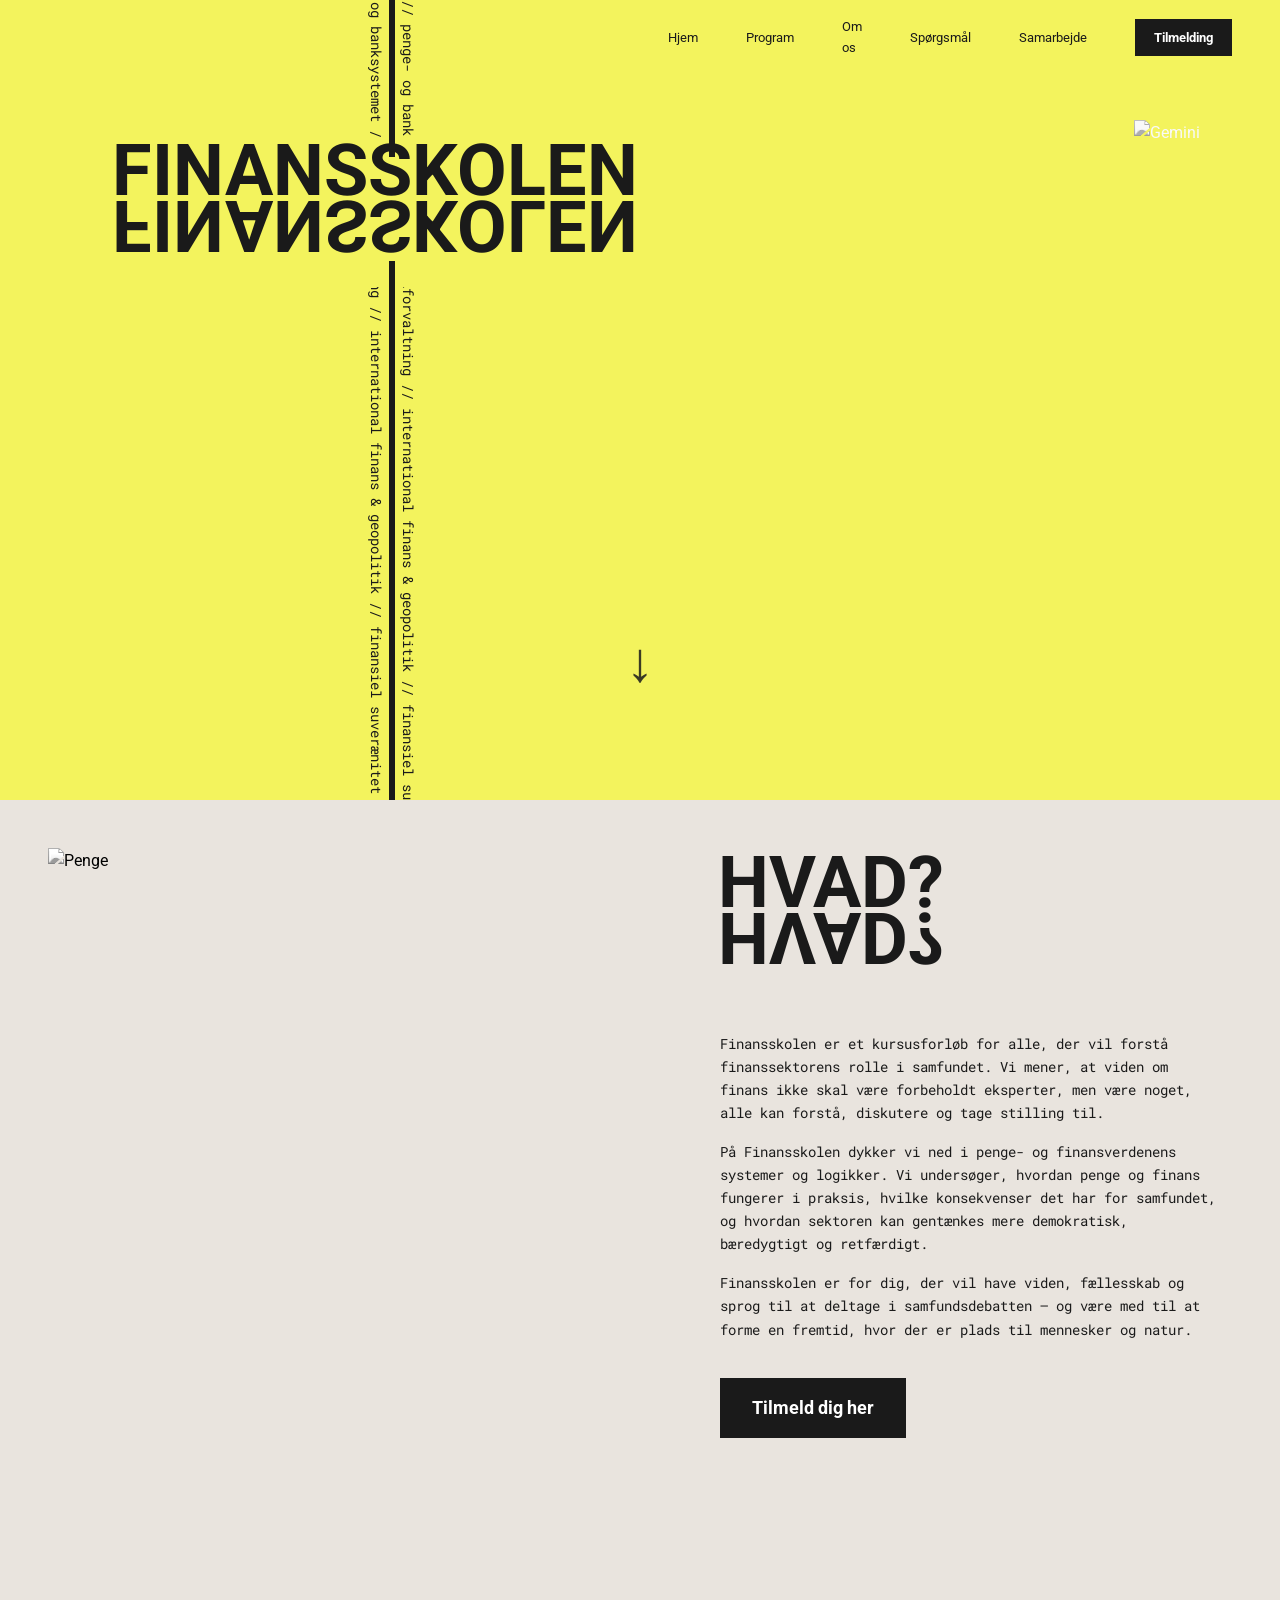
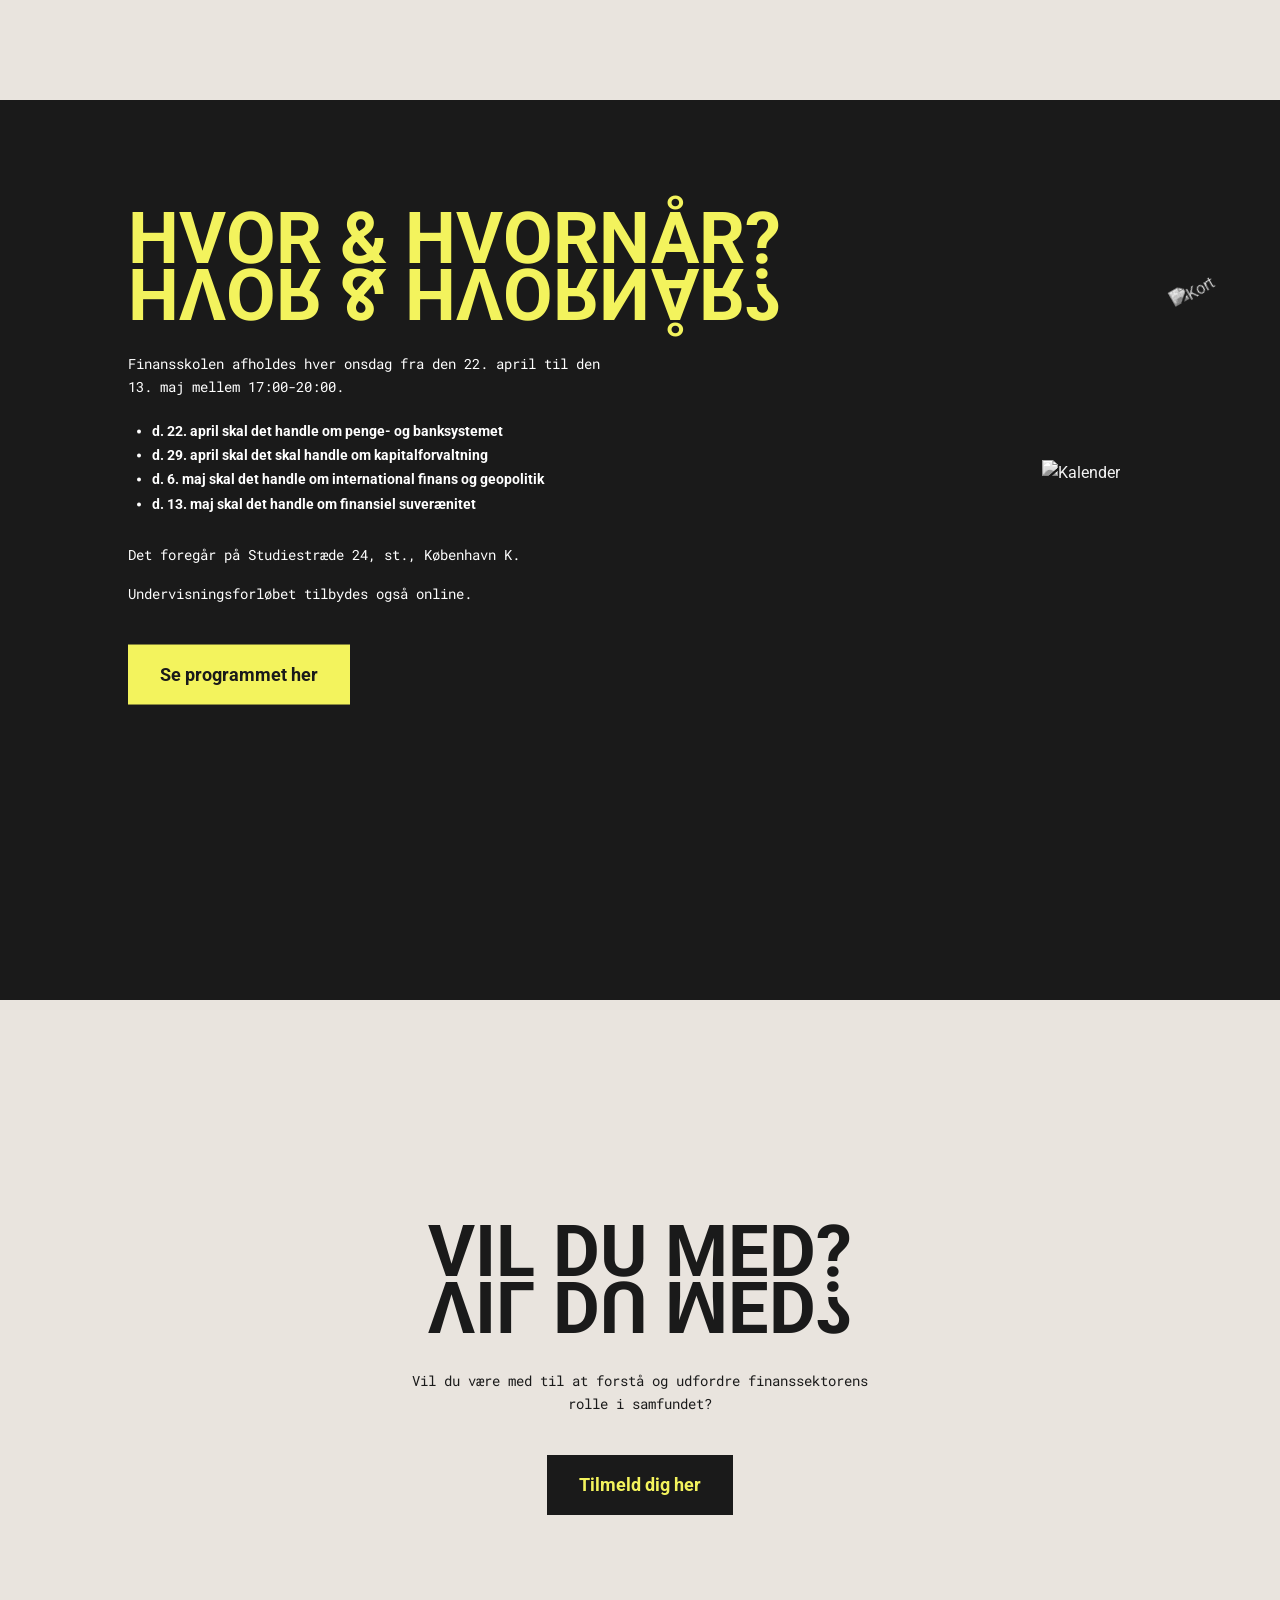
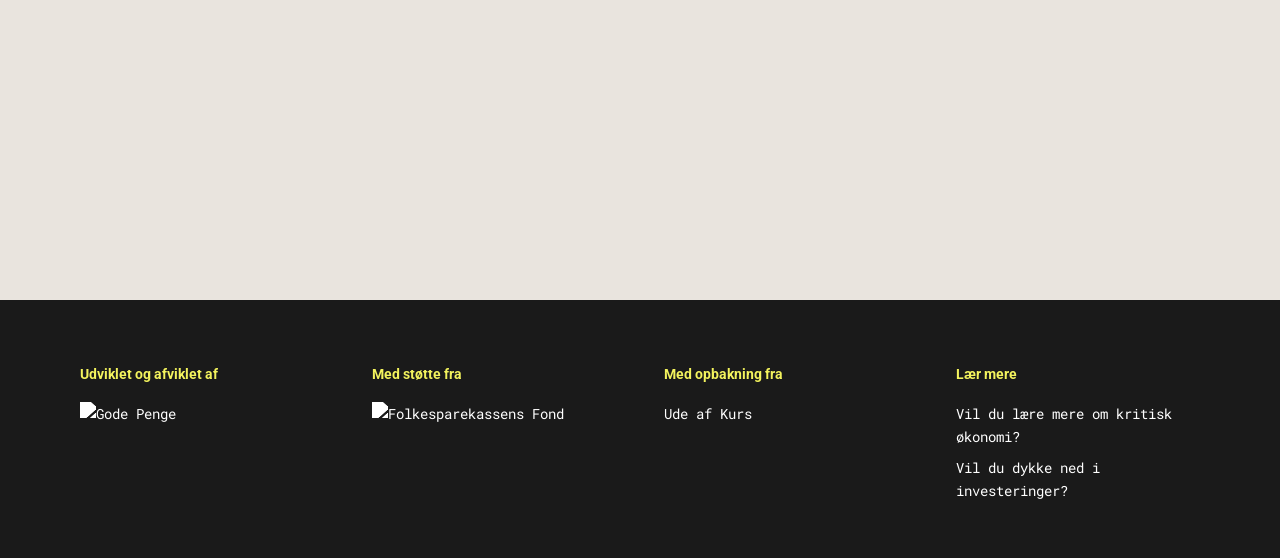
==== index.html @ 6c28738e "Remove footer links, add pink focus on samarbejd form, fix mobile nav sizing - Remove Føljeton and R" ====
<!DOCTYPE html>
<html lang="da">
<head>
    <meta charset="UTF-8">
    <meta name="viewport" content="width=device-width, initial-scale=1.0">
    <title>Finansskolen</title>
    <link rel="preconnect" href="https://fonts.googleapis.com">
    <link rel="preconnect" href="https://fonts.gstatic.com" crossorigin>
    <link href="https://fonts.googleapis.com/css2?family=Roboto:wght@400;700&family=Roboto+Mono&display=swap" rel="stylesheet">
    <link rel="icon" type="image/png" href="images/fs-logo.png">
    <link rel="stylesheet" href="css/style.css">
</head>
<body class="index-page">

    <header>
        <nav>
            <a href="index.html">Hjem</a>
            <a href="program.html">Program</a>
            <a href="omos.html">Om os</a>
            <a href="faq.html">Spørgsmål</a>
            <a href="samarbejd.html">Samarbejde</a>
            <a href="tilmelding.html" class="nav-button">Tilmelding</a>
        </nav>
    </header>

    <div class="block block-1">
            <div class="vertical-line vertical-line-top"></div>
            <div class="vertical-line vertical-line-bottom"></div>
            <div class="scrolling-text scrolling-text-right">
                // penge- og banksystemet // kapitalforvaltning // international finans & geopolitik // finansiel suverænitet // penge- og banksystemet // kapitalforvaltning // international finans & geopolitik // finansiel suverænitet // penge- og banksystemet // kapitalforvaltning // international finans & geopolitik // finansiel suverænitet // penge- og banksystemet // kapitalforvaltning // international finans & geopolitik // finansiel suverænitet //
            </div>
            <div class="scrolling-text scrolling-text-left">
                penge- og banksystemet // kapitalforvaltning // international finans & geopolitik // finansiel suverænitet // penge- og banksystemet // kapitalforvaltning // international finans & geopolitik // finansiel suverænitet // penge- og banksystemet // kapitalforvaltning // international finans & geopolitik // finansiel suverænitet // penge- og banksystemet // kapitalforvaltning // international finans & geopolitik // finansiel suverænitet //
            </div>
            <div class="background-box"></div>
            <div class="title-container">
                <h1 class="block-1-title">FINANSSKOLEN</h1>
                <h1 class="block-1-title title-mirrored">FINANSSKOLEN</h1>
            </div>
            <img src="images/books.png" alt="Books" class="brain-image">
            <img src="images/læser.png" alt="Gemini" class="gemini-image">
            <div class="scroll-arrow">&#8595;</div>
        </div>

        <div class="block block-2">
        <div class="vertical-line-block-2"></div>
        <img src="images/penge3.png" alt="Penge" class="penge-image">
        <div class="block-2-content">
            <div class="block-2-title-container">
                <h1 class="block-2-title">HVAD?</h1>
                <h1 class="block-2-title title-mirrored">HVAD?</h1>
            </div>
            <div class="block-2-description">
                <p>Finansskolen er et kursusforløb for alle, der vil forstå finanssektorens rolle i samfundet. Vi mener, at viden om finans ikke skal være forbeholdt eksperter, men være noget, alle kan forstå, diskutere og tage stilling til.</p>
                <p>På Finansskolen dykker vi ned i penge- og finansverdenens systemer og logikker. Vi undersøger, hvordan penge og finans fungerer i praksis, hvilke konsekvenser det har for samfundet, og hvordan sektoren kan gentænkes mere demokratisk, bæredygtigt og retfærdigt.</p>
                <p>Finansskolen er for dig, der vil have viden, fællesskab og sprog til at deltage i samfundsdebatten – og være med til at forme en fremtid, hvor der er plads til mennesker og natur.</p>
            </div>
        </div>
        <a href="tilmelding.html" class="block-2-button">Tilmeld dig her</a>
    </div>

    <div class="block block-3 block-3-hvor">
        <div class="vertical-line-block-3"></div>
        <img src="images/kalender.png" alt="Kalender" class="kalender-image">
        <img src="images/kort.png" alt="Kort" class="kort-image">
        <div class="block-3-content">
            <div class="block-3-title-container">
                <h1 class="block-3-title">HVOR & HVORNÅR?</h1>
                <h1 class="block-3-title title-mirrored">HVOR & HVORNÅR?</h1>
            </div>
            <div class="block-3-description">
                <p>Finansskolen afholdes hver onsdag fra den 22. april til den 13. maj mellem 17:00-20:00.</p>
                <ul class="block-3-dates">
                    <li>d. 22. april skal det handle om penge- og banksystemet</li>
                    <li>d. 29. april skal det skal handle om kapitalforvaltning</li>
                    <li>d. 6. maj skal det handle om international finans og geopolitik</li>
                    <li>d. 13. maj skal det handle om finansiel suverænitet</li>
                </ul>
                <p>Det foregår på Studiestræde 24, st., København K.</p>
                <p>Undervisningsforløbet tilbydes også online.</p>
                <a href="program.html" class="program-link">Se programmet her</a>
            </div>
        </div>
    </div>

    <div class="block block-4 block-4-vildumed">
        <div class="block-4-content">
            <div class="block-4-title-container">
                <h1 class="block-4-title">VIL DU MED?</h1>
                <h1 class="block-4-title title-mirrored">VIL DU MED?</h1>
            </div>
            <div class="block-4-description">
                <p>Vil du være med til at forstå og udfordre finanssektorens rolle i samfundet?</p>
                <a href="tilmelding.html" class="block-4-button">Tilmeld dig her</a>
            </div>
        </div>
    </div>

    <footer class="site-footer">
        <div class="footer-content">
            <div class="footer-info">
                <div class="footer-section">
                    <h4>Udviklet og afviklet af</h4>
                    <a href="https://godepenge.dk" target="_blank"><img src="images/godepenge copy.png" alt="Gode Penge" class="footer-logo"></a>
                </div>
                <div class="footer-section">
                    <h4>Med støtte fra</h4>
                    <a href="#"><img src="images/FS-Fond-logo.png" alt="Folkesparekassens Fond" class="footer-logo"></a>
                </div>
                <div class="footer-section">
                    <h4>Med opbakning fra</h4>
                    <a href="#">Ude af Kurs</a>
                </div>
                <div class="footer-section">
                    <h4>Lær mere</h4>
                    <a href="#">Vil du lære mere om kritisk økonomi?</a>
                    <a href="#">Vil du dykke ned i investeringer?</a>
                </div>
            </div>
        </div>
    </footer>

    <script src="js/script.js"></script>
</body>
</html>
---- css/style.css ----
/* General Styles */
* {
    margin: 0;
    padding: 0;
    box-sizing: border-box;
}

body {
    font-family: 'Roboto', sans-serif;
    line-height: 1.6;
    color: #333;
}

/* Custom Scrollbar */
::-webkit-scrollbar {
    width: 12px;
}

::-webkit-scrollbar-track {
    background: #E9E4DE;
}

::-webkit-scrollbar-thumb {
    background: #1A1A1A;
    border-radius: 0;
}

::-webkit-scrollbar-thumb:hover {
    background: #000;
}

/* Firefox */
* {
    scrollbar-width: thin;
    scrollbar-color: #1A1A1A #E9E4DE;
}

/* Header */
header {
    background-color: #F35D60;
    color: #fff;
    padding: 1rem 3rem;
    display: flex;
    justify-content: flex-end;
    align-items: center;
    position: absolute;
    top: 0;
    z-index: 100;
    width: 50%;
    margin-left: auto;
    right: 0;
}

header nav {
    display: flex;
    gap: 3rem;
    align-items: center;
}

header nav a {
    color: #fff;
    text-decoration: none;
    font-size: 0.83rem;
    font-family: 'Roboto', sans-serif;
}

header nav a:hover {
    text-decoration: underline;
}

header nav .nav-button {
    background-color: #1A1A1A;
    color: #fff;
    padding: 0.5rem 1.2rem;
    border-radius: 0;
    font-weight: 700;
    margin-left: auto;
}

header nav .nav-button:hover {
    text-decoration: none;
    opacity: 0.9;
}

/* Blocks */
.block {
    position: relative;
    padding: 7.5rem 5rem;
    text-align: center;
    min-height: 750px;
    display: flex;
    flex-direction: column;
    justify-content: center;
    align-items: center;
}

.scroll-arrow-container {
    position: absolute;
    bottom: 12rem;
    left: 50%;
    transform: translateX(-50%);
    display: flex;
    flex-direction: column;
    align-items: center;
    z-index: 20;
    animation: bounce-container 2s ease infinite;
}

@keyframes bounce-container {
    0%, 20%, 50%, 80%, 100% {
        transform: translateX(-50%) translateY(0);
    }
    40% {
        transform: translateX(-50%) translateY(-10px);
    }
    60% {
        transform: translateX(-50%) translateY(-5px);
    }
}

.scroll-button {
    font-family: 'Roboto', sans-serif;
    font-size: 0.85rem;
    font-weight: 700;
    color: #fff;
    background-color: #1A1A1A;
    padding: 0.5rem 1.2rem;
    text-decoration: none;
    margin-bottom: 0.5rem;
}

.scroll-button:hover {
    opacity: 0.9;
}

.scroll-arrow-container .scroll-arrow {
    position: static;
    transform: none;
    animation: none;
}

.scroll-arrow {
    position: absolute;
    bottom: 12rem;
    left: 50%;
    transform: translateX(-50%);
    font-size: 3.5rem;
    color: #1A1A1A;
    opacity: 0.85;
    animation: bounce 2s ease infinite;
    z-index: 20;
    cursor: pointer;
    font-weight: bold;
}

@keyframes bounce {
    0%, 20%, 50%, 80%, 100% {
        transform: translateX(-50%) translateY(0);
    }
    40% {
        transform: translateX(-50%) translateY(-10px);
    }
    60% {
        transform: translateX(-50%) translateY(-5px);
    }
}

/* Index page blocks - fixed viewport height for magnetic scroll */
.index-page .block {
    height: 100vh;
    min-height: 850px;
}

.index-page .vertical-line-block-2,
.index-page .vertical-line-block-3 {
    display: none;
}

.index-page .penge-image {
    margin-top: -4.5rem;
    margin-left: -2rem;
    max-width: 700px;
    max-height: 700px;
}

.index-page .block-2-content {
    margin-top: -4rem;
}

.index-page .block-2-title-container {
    margin-right: 15rem;
}

.index-page .block-2-description {
    top: calc(50% - 5.5rem);
    right: calc(24.5rem - 500px + 10.5rem);
    max-width: 500px;
}

.index-page .block-2-button {
    position: absolute;
    top: calc(50% + 8rem);
    right: 35rem;
    transform: translateX(100%);
    background-color: #1A1A1A;
    color: #fff;
    font-family: 'Roboto', sans-serif;
    font-size: 1.1rem;
    font-weight: 700;
    padding: 1rem 2rem;
    text-decoration: none;
    z-index: 50;
    transition: background-color 0.2s;
}

.index-page .block-2-button:hover {
    background-color: #333;
}

.index-page .block-3 {
    background-color: #1A1A1A;
    color: #F3F35D;
}

.index-page .block-3-content {
    top: 38%;
    transform: translateY(-50%);
    left: 8rem;
}

.index-page .block-3 .block-3-title {
    color: #F3F35D;
}

.index-page .block-3 .block-3-description p {
    color: #fff;
}

.index-page .marie-image {
    top: 2.5%;
    max-width: 850px;
    max-height: 850px;
}

.index-page .block-3-description {
    margin-top: 2rem;
    max-width: 500px;
}

.index-page .block-3-description a {
    color: #fff;
    font-family: 'Roboto', sans-serif;
    font-weight: 700;
    text-decoration: none;
    display: inline-block;
    margin-top: 0.5rem;
}

.index-page .block-3-description a:hover {
    text-decoration: underline;
}

.index-page .block-1 .vertical-line {
    background-color: #1A1A1A;
}

.index-page .block-1 .scrolling-text {
    color: #1A1A1A;
}

.index-page .block-1 .block-1-title {
    color: #1A1A1A;
}

.index-page .block-1 {
    background-color: #F3F35D;
    padding-bottom: 4rem;
}

.index-page .block-1::before {
    background-color: #F3F35D;
}

.index-page .block-1 .background-box {
    background-color: #F3F35D;
}

.index-page header {
    background-color: #F3F35D;
    color: #1A1A1A;
}

.index-page header nav a {
    color: #1A1A1A;
}

.index-page header nav .nav-button {
    background-color: #1A1A1A;
    color: #fff;
}

.block h2 {
    font-size: 5rem;
    margin-bottom: 2.5rem;
}

.block-1 {
    background-color: #F35D60;
    color: #fff;
    flex-direction: row;
    justify-content: space-between;
    align-items: flex-start;
    position: relative;
    height: 850px;
    padding-bottom: 0;
    overflow: hidden;
}

.block-1::before {
    content: '';
    position: absolute;
    top: calc(-1rem - 2.4rem);
    left: 0;
    right: 0;
    height: calc(1rem + 2.4rem);
    background-color: #F35D60;
    z-index: -1;
}

.vertical-line {
    position: absolute;
    left: 24.3rem;
    width: 6px;
    background-color: #fff;
}

.vertical-line-top {
    top: calc(-1rem - 2.4rem);
    height: calc(21% - 2rem + 1rem + 2.4rem);
}

.vertical-line-bottom {
    bottom: 0;
    height: calc(79% - 4.5rem);
}

.title-container {
    display: flex;
    flex-direction: column;
    gap: 0;
    margin-left: 2rem;
    margin-top: 1.5rem;
}

.program-title {
    margin-left: 3.22rem;
}

.program-block-1 {
    background-color: #E9E4DE;
    color: #1A1A1A;
    height: 850px;
}

.program-block-1::before {
    background-color: #E9E4DE;
}

.program-block-1 .vertical-line {
    background-color: #1A1A1A;
}

.program-block-1 .vertical-line-top {
    top: calc(-1rem - 2.4rem);
    height: calc(21% - 2rem + 1rem + 2.4rem);
}

.program-block-1 .vertical-line-bottom {
    height: calc(79% - 4.5rem);
}

.program-block-1 .scrolling-text {
    color: #1A1A1A;
}

.program-page header {
    background-color: #E9E4DE;
    color: #1A1A1A;
}

.program-page header nav a {
    color: #1A1A1A;
}

.program-page header nav .nav-button {
    background-color: #1A1A1A;
    color: #fff;
}

.program-page .background-box {
    background-color: #E9E4DE;
    top: 23.5%;
}

.program-page .block-2 {
    background-color: #1A1A1A;
    color: #fff;
}

.program-page .block-2 .block-2-title {
    color: #F35D8D;
}

.program-page .block-2 .block-2-description p {
    color: #fff;
}

.program-page .block-2 .block-2-description a,
.program-page .block-2 .block-2-description strong {
    color: #F35D8D;
}

.program-page .block-2 .penge-image {
    margin-top: -2rem;
    filter: grayscale(100%) contrast(1.1);
}

.program-page .block-2 .seddel-image {
    top: 19rem;
}

.program-page .block-2 .block-2-content {
    margin-top: -3rem;
}

.program-page .block-2 .block-2-description {
    max-width: 450px;
}

.program-page .vertical-line-block-2 {
    display: none;
}

.program-page .vertical-line-block-3 {
    display: none;
}

.program-page .block-3 {
    background-color: #1A1A1A;
    color: #fff;
    flex-direction: row;
    justify-content: flex-end;
    align-items: flex-start;
}

.program-page .block-3 .block-2-title {
    color: #F35D8D;
}

.program-page .block-3 .block-2-description p {
    color: #fff;
}

.program-page .block-3 .penge-image {
    margin-top: -5rem;
    margin-left: -3rem;
    transform: rotate(-3deg);
}

.program-page .block-3 .larry-image {
    position: absolute;
    left: 8rem;
    top: 12rem;
    max-width: 800px;
    max-height: 800px;
    filter: grayscale(100%) contrast(1.1) brightness(1.2) url("data:image/svg+xml,%3Csvg xmlns='http://www.w3.org/2000/svg'%3E%3Cfilter id='grain'%3E%3CfeTurbulence type='fractalNoise' baseFrequency='0.7' numOctaves='3' result='noise'/%3E%3CfeColorMatrix in='noise' type='saturate' values='0' result='monoNoise'/%3E%3CfeBlend in='SourceGraphic' in2='monoNoise' mode='multiply' result='blend'/%3E%3CfeComposite in='blend' in2='SourceGraphic' operator='in'/%3E%3C/filter%3E%3C/svg%3E#grain");
    z-index: 4;
}

.program-page .block-3 .seddel-image {
    top: 19rem;
}

.program-page .block-3 .block-2-content {
    margin-top: -3rem;
}

.program-page .block-3 .block-2-description {
    max-width: 450px;
}

.program-red-box-block-3,
.program-red-box-block-2 {
    display: none;
}

.program-page .block-2-title-container {
    position: relative;
    z-index: 2;
}

.program-page .block-2 .block-2-description {
    margin-top: 1rem;
}

.program-page .block-3 .block-2-description {
    margin-top: 2.5rem;
}

.program-page .block-2-description a,
.program-page .block-4-description a {
    color: #F35D8D;
    font-family: 'Roboto', sans-serif;
    font-weight: bold;
    text-decoration: none;
}

.program-page .block-2-description strong,
.program-page .block-4-description strong {
    color: #F35D8D;
    font-family: 'Roboto', sans-serif;
    font-weight: bold;
}

.program-page .block-4-content-left {
    margin-top: 2rem;
}

.block-1-title {
    font-size: 4.5rem;
    font-weight: bold;
    margin: 0;
    line-height: 0.75;
}

.title-mirrored {
    transform: scaleY(-1);
}

.gemini-container {
    display: flex;
    flex-direction: column;
}

.brain-image {
    position: absolute;
    max-width: 675px;
    max-height: 675px;
    filter: grayscale(100%) brightness(1.7) contrast(0.95) url("data:image/svg+xml,%3Csvg xmlns='http://www.w3.org/2000/svg'%3E%3Cfilter id='grain'%3E%3CfeTurbulence type='fractalNoise' baseFrequency='0.7' numOctaves='3' result='noise'/%3E%3CfeColorMatrix in='noise' type='saturate' values='0' result='monoNoise'/%3E%3CfeBlend in='SourceGraphic' in2='monoNoise' mode='multiply' result='blend'/%3E%3CfeComposite in='blend' in2='SourceGraphic' operator='in'/%3E%3C/filter%3E%3C/svg%3E#grain");
    z-index: 4;
    right: -10rem;
    top: 65%;
    transform: translateY(-50%);
}

.gemini-image {
    max-width: 750px;
    max-height: 750px;
    filter: grayscale(100%) brightness(1.2) contrast(0.95);
    position: relative;
    z-index: 5;
}

.program-image {
    max-width: 550px;
    max-height: 550px;
    margin-top: 6rem;
}

.gemini-mirrored {
    transform: scaleY(-1);
}

.block-2 {
    background-color: #E9E4DE;
    color: #1A1A1A;
    position: relative;
    z-index: 20;
    margin-top: -100px;
    flex-direction: row;
    justify-content: flex-end;
    align-items: flex-start;
    min-height: 900px;
}

.vertical-line-block-2 {
    position: absolute;
    right: 29rem;
    width: 6px;
    background-color: #F35D60;
    top: 0;
    bottom: 0;
}

.block-2-content {
    display: flex;
    flex-direction: column;
    align-items: flex-end;
    margin-right: 1rem;
    margin-top: 3rem;
}

.block-2-title-container {
    display: flex;
    flex-direction: column;
    gap: 0;
}

.block-2-title {
    font-size: 4.5rem;
    font-weight: bold;
    margin: 0;
    line-height: 0.75;
    font-family: 'Roboto', sans-serif;
}

.program-page .block-2-description p.kursusgang-subtitle {
    font-family: 'Roboto', sans-serif;
    font-weight: 700;
    font-size: 1.3rem;
    color: #fff;
    margin-bottom: 1rem;
}

.program-page .block-4-description p.kursusgang-subtitle {
    font-family: 'Roboto', sans-serif;
    font-weight: 700;
    font-size: 1.3rem;
    color: #F35D8D;
    margin-bottom: 1rem;
}

.block-2-description {
    margin-top: 2rem;
    max-width: 280px;
    position: absolute;
    right: calc(24.5rem - 280px - 2rem);
    top: calc(50% + 3rem);
    transform: translateY(-50%);
}

.block-2-description p {
    font-family: 'Roboto Mono', monospace;
    font-size: 0.9rem;
    line-height: 1.6;
    margin-bottom: 1rem;
    text-align: left;
}

.penge-image {
    max-width: 600px;
    max-height: 600px;
    filter: grayscale(100%) contrast(1.4);
    position: relative;
    z-index: 5;
    margin-right: auto;
    margin-left: 3rem;
    margin-top: 4rem;
}

.seddel-image {
    position: absolute;
    z-index: 6;
    left: 8rem;
    top: 25rem;
    margin: 0;
}

.block-3 {
    background-color: #F3F35D;
    color: #1A1A1A;
    position: relative;
    min-height: 900px;
}

.vertical-line-block-3 {
    position: absolute;
    left: 27.5rem;
    width: 6px;
    background-color: #F35D60;
    top: 0;
    bottom: 0;
}

.marie-image {
    max-width: 720px;
    max-height: 720px;
    filter: grayscale(100%) contrast(1.1);
    position: absolute;
    left: calc(24.3rem + 15rem);
    top: 15%;
    z-index: 5;
}

.block-3-content {
    display: flex;
    flex-direction: column;
    align-items: flex-start;
    position: absolute;
    left: 5rem;
    margin-top: 1rem;
}

.block-3-title-container {
    display: flex;
    flex-direction: column;
    gap: 0;
}

.block-3-title {
    font-size: 4.5rem;
    font-weight: bold;
    margin: 0;
    line-height: 0.75;
    font-family: 'Roboto', sans-serif;
}

.block-3-description {
    margin-top: 2rem;
    max-width: 280px;
}

.block-3-description p {
    font-family: 'Roboto Mono', monospace;
    font-size: 0.9rem;
    line-height: 1.6;
    margin-bottom: 1rem;
    text-align: left;
}

.block-3-dates {
    margin-top: 0.5rem;
    margin-bottom: 1.5rem;
    list-style-type: disc;
    padding-left: 1.5rem;
    text-align: left;
}

.index-page .block-3 .block-3-description .block-3-dates li {
    font-family: 'Roboto', sans-serif;
    font-weight: 700;
    color: #fff;
    margin-bottom: 0.25rem;
    line-height: 1.4;
    font-size: 0.9rem;
    font-variant-numeric: tabular-nums;
}

.block-4 {
    background-color: #E9E4DE;
    color: #1A1A1A;
    position: relative;
    min-height: 900px;
}

.block-4-content-left {
    display: flex;
    flex-direction: column;
    align-items: flex-start;
    position: absolute;
    left: 5rem;
    margin-top: -10rem;
}

.red-box-left {
    position: absolute;
    background-color: #F3F35D;
    width: 350px;
    height: 120px;
    top: 2rem;
    left: 0;
    z-index: 1;
}

.block-4-title-container {
    display: flex;
    flex-direction: column;
    gap: 0;
    position: relative;
    z-index: 2;
}

.block-4-title {
    font-size: 4.5rem;
    font-weight: bold;
    margin: 0;
    line-height: 0.75;
    font-family: 'Roboto', sans-serif;
}

.block-4-description {
    margin-top: 2rem;
    max-width: 380px;
}

.block-4-description p {
    font-family: 'Roboto Mono', monospace;
    font-size: 0.9rem;
    line-height: 1.6;
    margin-bottom: 1rem;
    text-align: left;
}

.block-4-description .price-text {
    font-weight: 400;
}

.block-4-content-right {
    display: flex;
    flex-direction: column;
    align-items: flex-end;
    position: absolute;
    right: 5rem;
    margin-top: -10rem;
}

.red-box-right {
    position: absolute;
    background-color: #F3F35D;
    width: 250px;
    height: 120px;
    top: 2rem;
    right: 0;
    z-index: 1;
}

.block-4-title-container-right {
    display: flex;
    flex-direction: column;
    gap: 0;
    position: relative;
    z-index: 2;
}

.block-4-title-right {
    font-size: 4.5rem;
    font-weight: bold;
    margin: 0;
    line-height: 0.75;
    font-family: 'Roboto', sans-serif;
}

.block-4-description-right {
    margin-top: 2rem;
    max-width: 380px;
}

.block-4-description-right p {
    font-family: 'Roboto Mono', monospace;
    font-size: 0.9rem;
    line-height: 1.6;
    margin-bottom: 1rem;
    text-align: left;
}

/* Block 4 - Vil du med? (Index page) */
.index-page .block-4-vildumed {
    background-color: #E9E4DE;
    display: flex;
    justify-content: center;
    align-items: center;
    padding: 4rem;
}

.index-page .block-4-vildumed .block-4-content {
    display: flex;
    flex-direction: column;
    align-items: center;
    max-width: 480px;
    margin-top: -10rem;
}

.index-page .block-4-vildumed .block-4-title-container {
    margin-bottom: 0.25rem;
}

.index-page .block-4-vildumed .block-4-title {
    color: #1A1A1A;
}

.block-4-title .small-text {
    font-size: 0.5em;
}

.index-page .block-4-vildumed .block-4-description {
    max-width: 100%;
    text-align: center;
}

.index-page .block-4-vildumed .block-4-description p {
    text-align: center;
}

.index-page .block-4-vildumed .block-4-description strong {
    font-family: 'Roboto', sans-serif;
    font-weight: 700;
}

.index-page .block-4-vildumed .block-4-description ul {
    font-family: 'Roboto', sans-serif;
    font-size: 0.9rem;
    font-weight: 700;
    line-height: 1.6;
    margin-bottom: 1rem;
    padding-left: 1.5rem;
    text-align: left;
}

.index-page .block-4-vildumed .block-4-description li {
    margin-bottom: 0.5rem;
}

.index-page .block-4-vildumed .block-4-button {
    display: inline-block;
    background-color: #1A1A1A;
    color: #F3F35D;
    font-family: 'Roboto', sans-serif;
    font-size: 1.1rem;
    font-weight: 700;
    text-decoration: none;
    padding: 1rem 2rem;
    margin-top: 1.5rem;
    transition: background-color 0.2s;
}

.index-page .block-4-vildumed .block-4-button:hover {
    background-color: #333;
}

.block-5 {
    background-color: #E9E4DE;
    color: #1A1A1A;
}

/* Scrolling Text */
.scrolling-text {
    position: absolute;
    font-size: 0.9rem;
    white-space: nowrap;
    writing-mode: vertical-lr;
    z-index: 1;
    font-family: 'Roboto Mono', monospace;
}

.scrolling-text-right {
    left: calc(24.3rem + 0.5rem);
    top: 0;
    animation: scroll-down-right 60s linear infinite;
}

.scrolling-text-left {
    left: calc(24.3rem - 1.5rem);
    top: calc(-1rem - 2.4rem);
    animation: scroll-down-left 60s linear infinite;
}

@keyframes scroll-down-right {
    0% {
        transform: translateY(-16.66%);
    }
    100% {
        transform: translateY(0);
    }
}

@keyframes scroll-down-left {
    0% {
        transform: rotate(180deg) translateY(0);
    }
    100% {
        transform: rotate(180deg) translateY(16.66%);
    }
}

/* Background Box */
.background-box {
    position: absolute;
    background-color: #F35D60;
    width: 300px;
    height: 150px;
    left: 8rem;
    top: 23.5%;
    transform: translateY(-50%);
    z-index: 2;
}

.vertical-line {
    z-index: 3;
}

.title-container {
    z-index: 4;
}

/* Horizontal Scroll Navigation - Program Page Only */
.program-page .horizontal-scroll-container {
    height: 100vh;
    overflow: hidden;
}

.program-page .horizontal-scroll-wrapper {
    display: flex;
    flex-direction: row;
    height: 100vh;
    transition: transform 0.5s cubic-bezier(0.4, 0, 0.2, 1);
    will-change: transform;
    transform: translateZ(0);
}

.program-page .horizontal-scroll-container .block {
    min-width: 100vw;
    width: 100vw;
    flex-shrink: 0;
    min-height: 100vh;
    height: 100vh;
}

.program-page .horizontal-scroll-container .block-2 {
    position: relative;
    margin-top: 0;
    z-index: auto;
}

.program-page .horizontal-scroll-container .block-3 {
    position: relative;
}

.program-page .horizontal-scroll-container .block-4 {
    position: relative;
    overflow: hidden;
}

.program-page .block-4 .red-box-left {
    display: none;
}

.program-page .block-4 .block-4-description {
    margin-top: 1rem;
}

.program-page .block-4 {
    background-color: #1A1A1A;
    color: #fff;
}

.program-page .block-4 .block-4-title {
    color: #F35D8D;
}

.program-page .block-4 .block-4-description p {
    color: #fff;
}

.program-page .block-4 .block-4-description a,
.program-page .block-4 .block-4-description strong {
    color: #F35D8D;
}

.program-page .block-4 .globus-image {
    position: absolute;
    right: 2rem;
    top: 50%;
    transform: translateY(-50%);
    max-width: 700px;
    max-height: 700px;
    filter: grayscale(100%) contrast(1.1) brightness(1.2);
    z-index: 4;
}

.program-page .block-4 .kongekrone-image {
    position: absolute;
    right: -5rem;
    top: 50%;
    transform: translateY(-50%) rotate(10deg);
    max-width: 850px;
    max-height: 850px;
    filter: grayscale(100%) contrast(0.9) brightness(1.2);
    z-index: 4;
}

.program-page .horizontal-scroll-container .block-5 {
    position: relative;
}

.program-footer {
    display: none;
}

.program-intro-block {
    background-color: #E9E4DE;
    display: flex;
    flex-direction: row;
    align-items: center;
    gap: 4rem;
}

.intro-left {
    flex: 1;
    text-align: left;
}

.intro-right {
    flex: 1;
}

.program-intro-block .block-2-description {
    max-width: 400px;
    position: static;
    right: auto;
    top: auto;
    transform: none;
}

.program-intro-block .block-2-description p strong {
    color: #F35D8D;
}

.teacher-grid {
    display: flex;
    gap: 2rem;
    margin-top: 1.5rem;
}

.teacher-card {
    flex: 1;
    text-align: center;
}

.teacher-photo-placeholder {
    width: 120px;
    height: 180px;
    border-radius: 50%;
    background-color: #ccc;
    margin: 0 auto 1rem;
}

.teacher-photo {
    width: 158px;
    height: 230px;
    object-fit: contain;
    object-position: bottom;
    border-radius: 0;
    margin: 0 auto 1rem;
    display: block;
    filter: grayscale(100%) contrast(1.1);
}

.teacher-photo-large {
    width: 215px;
    height: 230px;
    object-position: center 40%;
}

.teacher-photo-xlarge {
    width: 230px;
    height: 230px;
}

.teacher-card p {
    font-family: 'Roboto Mono', monospace;
    font-size: 0.85rem;
    line-height: 1.4;
    margin-bottom: 0.25rem;
}

.teacher-card p strong {
    font-family: 'Roboto', sans-serif;
    font-size: 0.9rem;
}

.program-block-5 {
    background-color: #E9E4DE;
    display: flex;
    flex-direction: column;
    justify-content: center;
    align-items: center;
}

.scroll-top-arrow {
    position: absolute;
    top: 1.5rem;
    left: 1.5rem;
    display: flex;
    align-items: center;
    justify-content: center;
    text-decoration: none;
    color: #fff;
    background-color: #1A1A1A;
    width: 2.5rem;
    height: 2.5rem;
    cursor: pointer;
    z-index: 20;
    transition: background-color 0.2s;
}

.scroll-top-arrow:hover {
    background-color: #333;
}

.scroll-top-icon {
    font-size: 1.2rem;
    font-weight: bold;
}

.scroll-top-label {
    display: none;
}

.scroll-top-label {
    font-family: 'Roboto', sans-serif;
    font-size: 0.75rem;
    font-weight: 700;
    margin-top: 0.25rem;
}

.block-5-content {
    position: relative;
    display: flex;
    flex-direction: column;
    align-items: center;
    text-align: center;
}

.block-5-title-container {
    position: relative;
    z-index: 2;
    margin-bottom: 2rem;
    display: flex;
    flex-direction: column;
    gap: 0;
}

.block-5-title {
    font-family: 'Roboto', sans-serif;
    font-size: 5rem;
    font-weight: 700;
    color: #1A1A1A;
    line-height: 0.75;
    margin: 0;
}

.block-5-title.title-mirrored {
    color: #1A1A1A;
}

.block-5-description {
    max-width: 450px;
    margin-bottom: 2rem;
}

.block-5-description p {
    font-family: 'Roboto Mono', monospace;
    font-size: 0.9rem;
    line-height: 1.6;
    color: #1A1A1A;
}

.cta-button {
    display: inline-block;
    font-family: 'Roboto', sans-serif;
    font-size: 1.1rem;
    font-weight: 700;
    color: #1A1A1A;
    text-decoration: none;
    transition: transform 0.2s ease;
}

.cta-button:hover {
    transform: translateX(10px);
}

/* Tilmelding Page Styles */
.tilmelding-page header {
    background-color: #92F35D;
    color: #1A1A1A;
}

.tilmelding-page header nav a {
    color: #1A1A1A;
}

.tilmelding-page header nav .nav-button {
    background-color: #1A1A1A;
    color: #fff;
}

.tilmelding-block-1 {
    background-color: #92F35D;
    color: #1A1A1A;
    height: 850px;
}

.tilmelding-block-1::before {
    background-color: #92F35D;
}

.tilmelding-block-1 .vertical-line {
    background-color: #1A1A1A;
}

.tilmelding-block-1 .vertical-line-top {
    top: calc(-1rem - 2.4rem);
    height: calc(21% - 2rem + 1rem + 2.4rem);
}

.tilmelding-block-1 .vertical-line-bottom {
    height: calc(79% - 4.5rem);
}

.tilmelding-block-1 .scrolling-text {
    color: #1A1A1A;
}

.tilmelding-block-1 .background-box {
    background-color: #92F35D;
    top: 23.5%;
}

.tilmelding-title {
    margin-left: 3.3rem;
}

.tilmelding-block-2 {
    background-color: #E9E4DE;
    color: #1A1A1A;
    flex-direction: column;
    align-items: center;
    justify-content: flex-start;
    min-height: 800px;
    padding: 3.5rem 8rem 7.5rem 8rem;
}

.tilmelding-block-2 .tilmelding-form-title-container {
    margin-bottom: 2rem;
    align-items: flex-start;
    text-align: left;
    max-width: 1000px;
    width: 100%;
}

.tilmelding-columns {
    display: flex;
    gap: 2rem;
    max-width: 1000px;
    margin: 0 auto;
    justify-content: center;
}

.tilmelding-column {
    flex: 1;
    display: flex;
    flex-direction: column;
    align-items: flex-start;
    padding: 2rem;
    border: 2px solid #1A1A1A;
    transition: background-color 0.2s;
}

.tilmelding-column:hover {
    background-color: #92F35D;
}

h2.tilmelding-column-title {
    font-family: 'Roboto', sans-serif;
    font-size: 1.2rem;
    font-weight: 700;
    margin: 0 0 0.75rem 0;
    line-height: 1.2;
}

.tilmelding-column-price {
    font-family: 'Roboto', sans-serif;
    font-size: 1rem;
    font-weight: 700;
    margin: 0 0 1rem 0;
}

.tilmelding-column-description {
    font-family: 'Roboto Mono', monospace;
    font-size: 0.9rem;
    line-height: 1.6;
    margin-bottom: 3rem;
    text-align: left;
}

.tilmelding-column-button {
    display: inline-block;
    background-color: #1A1A1A;
    color: #fff;
    font-family: 'Roboto', sans-serif;
    font-size: 1.1rem;
    font-weight: 700;
    text-decoration: none;
    padding: 1rem 2rem;
    transition: background-color 0.2s;
    margin-top: auto;
}

.tilmelding-column-button:hover {
    background-color: #1A1A1A;
}

.tilmelding-form-container {
    position: relative;
    display: flex;
    flex-direction: column;
    align-items: flex-start;
    width: 500px;
    margin-left: auto;
}

.tilmelding-red-box {
    display: none;
}

.tilmelding-form-title-container {
    position: relative;
    z-index: 2;
    margin-bottom: 2rem;
}

.tilmelding-form {
    display: flex;
    flex-direction: column;
    gap: 0.75rem;
    width: 100%;
    max-width: 500px;
}

.form-group {
    display: flex;
    flex-direction: column;
    gap: 0.5rem;
}

.form-group label {
    font-family: 'Roboto Mono', monospace;
    font-size: 0.9rem;
    font-weight: 700;
}

.form-group input,
.form-group textarea {
    font-family: 'Roboto Mono', monospace;
    font-size: 0.9rem;
    padding: 1rem;
    margin: 0;
    border: 2px solid #1A1A1A;
    background-color: #E9E4DE;
    color: #1A1A1A;
    outline: none;
    transition: border-color 0.2s;
}

.form-group input:focus,
.form-group textarea:focus {
    border-color: #92F35D;
}

.form-group textarea {
    resize: vertical;
    min-height: 100px;
}

.tilmelding-submit {
    font-family: 'Roboto', sans-serif;
    font-size: 1rem;
    font-weight: 700;
    padding: 1rem 2rem;
    background-color: #1A1A1A;
    color: #fff;
    border: none;
    cursor: pointer;
    transition: background-color 0.2s;
    margin-top: 1rem;
}

.tilmelding-submit:hover {
    background-color: #92F35D;
}

.tilmeld-image {
    max-width: 550px;
    max-height: 550px;
    filter: grayscale(100%) brightness(1.2) contrast(0.95);
    position: relative;
    z-index: 5;
    top: -6rem;
    margin-left: 6rem;
}

.tilmeld-papir-image {
    max-width: 600px;
    max-height: 600px;
    filter: grayscale(100%) brightness(1.2) contrast(0.95);
    position: absolute;
    z-index: 3;
    top: 50%;
    left: 55%;
    transform: translateY(-50%) rotate(-5deg);
}

.tilmelding-info {
    position: relative;
    display: flex;
    flex-direction: column;
    align-items: flex-start;
    max-width: 500px;
}

.tilmelding-description {
    margin-top: 2rem;
    max-width: 350px;
}

.tilmelding-description p {
    font-family: 'Roboto Mono', monospace;
    font-size: 0.9rem;
    line-height: 1.6;
    margin-bottom: 1rem;
    text-align: left;
}

/* Om Os Page Styles */
.omos-page header {
    background-color: #5D80F3;
    color: #1A1A1A;
}

.omos-page header nav a {
    color: #1A1A1A;
}

.omos-page header nav .nav-button {
    background-color: #1A1A1A;
    color: #fff;
}

.omos-block-1 {
    background-color: #5D80F3;
    color: #1A1A1A;
    height: 850px;
    position: relative;
}

.omos-block-1::before {
    background-color: #5D80F3;
}

.omos-block-1 .vertical-line {
    background-color: #1A1A1A;
}

.omos-block-1 .vertical-line-top {
    top: calc(-1rem - 2.4rem);
    height: calc(21% - 2rem + 1rem + 2.4rem);
}

.omos-block-1 .vertical-line-bottom {
    height: calc(79% - 4.5rem);
}

.omos-block-1 .scrolling-text {
    color: #1A1A1A;
}

.omos-block-1 .background-box {
    background-color: #5D80F3;
    top: 23.5%;
}

.omos-title {
    margin-left: 9.8rem;
}

.omos-page .omos-bg-image {
    position: absolute;
    right: -8rem;
    top: 15rem;
    max-width: 900px;
    max-height: 900px;
    filter: grayscale(100%) contrast(1.1) brightness(1.2);
    z-index: 3;
}

.omos-page .marie-image {
    position: absolute;
    left: auto !important;
    right: 10rem !important;
    top: 5%;
    max-width: 800px;
    max-height: 800px;
    filter: grayscale(100%) contrast(0.9) brightness(1.7) url("data:image/svg+xml,%3Csvg xmlns='http://www.w3.org/2000/svg'%3E%3Cfilter id='grain'%3E%3CfeTurbulence type='fractalNoise' baseFrequency='0.8' numOctaves='3' result='noise'/%3E%3CfeColorMatrix in='noise' type='saturate' values='0' result='monoNoise'/%3E%3CfeComponentTransfer in='monoNoise' result='fadedNoise'%3E%3CfeFuncA type='linear' slope='0.6'/%3E%3C/feComponentTransfer%3E%3CfeBlend in='SourceGraphic' in2='fadedNoise' mode='multiply' result='blend'/%3E%3CfeComposite in='blend' in2='SourceGraphic' operator='in'/%3E%3C/filter%3E%3C/svg%3E#grain");
    z-index: 5;
}

.omos-page .marie-photo {
    position: absolute;
    left: 10rem;
    bottom: 0;
    max-width: 500px;
    max-height: 500px;
    filter: grayscale(100%) contrast(1.1) brightness(1.2);
    z-index: 6;
}

.omos-block-2 {
    background-color: #E9E4DE;
    color: #1A1A1A;
    flex-direction: column;
    align-items: flex-start;
    justify-content: center;
    min-height: 800px;
    padding: 5rem 8rem 7.5rem 8rem;
}

.omos-block-2 .block-2-title {
    color: #1A1A1A;
}

.omos-block-2 .omos-description p {
    color: #1A1A1A;
}

.omos-content {
    display: flex;
    flex-direction: column;
    gap: 4rem;
    width: 100%;
}

.omos-section {
    display: flex;
    flex-direction: column;
    align-items: flex-start;
}

.omos-section-title-container {
    position: relative;
    z-index: 2;
    margin-bottom: 1.5rem;
}

.omos-description {
    max-width: 600px;
}

.omos-description p {
    font-family: 'Roboto Mono', monospace;
    font-size: 0.9rem;
    line-height: 1.6;
    margin-bottom: 1rem;
    text-align: left;
}

.omos-block-3 {
    background-color: #E9E4DE;
    color: #1A1A1A;
    flex-direction: column;
    align-items: flex-start;
    justify-content: center;
    min-height: 800px;
    padding: 5rem 8rem 7.5rem 8rem;
}

.omos-block-3 .block-2-title {
    color: #1A1A1A;
}

.omos-block-3 .omos-description p {
    color: #1A1A1A;
}

.omos-block-3 .megafon-image {
    position: absolute;
    right: 8rem;
    top: 45%;
    transform: translateY(-50%) rotate(-5deg);
    width: 375px;
    filter: grayscale(100%) contrast(1.3) brightness(1.2) url("data:image/svg+xml,%3Csvg xmlns='http://www.w3.org/2000/svg'%3E%3Cfilter id='grain'%3E%3CfeTurbulence type='fractalNoise' baseFrequency='0.7' numOctaves='3' result='noise'/%3E%3CfeColorMatrix in='noise' type='saturate' values='0' result='monoNoise'/%3E%3CfeBlend in='SourceGraphic' in2='monoNoise' mode='multiply' result='blend'/%3E%3CfeComposite in='blend' in2='SourceGraphic' operator='in'/%3E%3C/filter%3E%3C/svg%3E#grain");
}

.omos-block-3 {
    align-items: flex-start;
}

.omos-block-3 .omos-content {
    align-items: flex-start;
}

.omos-block-3 .omos-section {
    align-items: flex-start;
}

.omos-block-3 .omos-description {
    text-align: left;
}

.omos-block-3 .omos-description p {
    text-align: left;
}

.omos-block-2 .mont-image {
    position: absolute;
    right: 8rem;
    top: 45%;
    transform: translateY(-50%) rotate(-10deg);
    width: 375px;
    filter: grayscale(100%) contrast(1.3) brightness(1.2) url("data:image/svg+xml,%3Csvg xmlns='http://www.w3.org/2000/svg'%3E%3Cfilter id='grain'%3E%3CfeTurbulence type='fractalNoise' baseFrequency='0.7' numOctaves='3' result='noise'/%3E%3CfeColorMatrix in='noise' type='saturate' values='0' result='monoNoise'/%3E%3CfeBlend in='SourceGraphic' in2='monoNoise' mode='multiply' result='blend'/%3E%3CfeComposite in='blend' in2='SourceGraphic' operator='in'/%3E%3C/filter%3E%3C/svg%3E#grain");
}

.omos-block-2 .omos-content,
.omos-block-3 .omos-content {
    margin-top: -5rem;
}

.omos-description {
    text-align: left;
}

.omos-link {
    display: inline-block;
    margin-top: 1.5rem;
    padding: 1rem 2rem;
    background-color: #1A1A1A;
    color: #fff;
    text-decoration: none;
    font-weight: 700;
    transition: background-color 0.2s;
}

.omos-link:hover {
    background-color: #2A2A2A;
}

.omos-block-2 .omos-link {
    background-color: #1A1A1A;
    color: #fff;
}

.omos-block-2 .omos-link:hover {
    background-color: #333;
}

.omos-block-3 .omos-link {
    background-color: #1A1A1A;
    color: #fff;
}

.omos-block-3 .omos-link:hover {
    background-color: #333;
}

/* Samarbejd Page Styles */
.samarbejd-page header {
    background-color: #F35D8D;
    color: #1A1A1A;
}

.samarbejd-page header nav a {
    color: #1A1A1A;
}

.samarbejd-page header nav .nav-button {
    background-color: #1A1A1A;
    color: #fff;
}

.samarbejd-block-1 {
    background-color: #F35D8D;
    color: #1A1A1A;
    height: 850px;
    position: relative;
}

.haender-image {
    position: absolute;
    right: -4rem;
    top: 50%;
    transform: translateY(-50%);
    max-width: 780px;
    max-height: 780px;
    filter: grayscale(100%) contrast(1.1);
    z-index: 5;
}

.samarbejd-block-1::before {
    background-color: #F35D8D;
}

.samarbejd-block-1 .vertical-line {
    background-color: #1A1A1A;
}

.samarbejd-block-1 .vertical-line-top {
    top: calc(-1rem - 2.4rem);
    height: calc(21% - 2rem + 1rem + 2.4rem);
}

.samarbejd-block-1 .vertical-line-bottom {
    height: calc(79% - 4.5rem);
}

.samarbejd-block-1 .scrolling-text {
    color: #1A1A1A;
}

.samarbejd-block-1 .background-box {
    background-color: #F35D8D;
}

.samarbejd-title {
    margin-left: 3rem;
}

.samarbejd-block-3 {
    background-color: #1A1A1A;
    color: #fff;
    flex-direction: column;
    align-items: center;
    justify-content: center;
    min-height: 800px;
    padding: 5rem 8rem 7.5rem 8rem;
    text-align: center;
}

.samarbejd-block-3 .block-2-title {
    color: #fff;
}

.samarbejd-block-3 .omos-section {
    align-items: center;
}

.samarbejd-block-3 .omos-description {
    text-align: center;
    margin: 0 auto;
}

.samarbejd-block-3 .omos-description p {
    color: #fff;
    text-align: center;
}

.samarbejd-block-4 {
    background-color: #E9E4DE;
    color: #1A1A1A;
    min-height: 800px;
    padding: 7.5rem 4rem 7.5rem 4rem;
    justify-content: flex-start;
}

.samarbejd-block-4 .block-2-title {
    color: #1A1A1A;
}

.samarbejd-block-4 .faq-contact-description p {
    color: #1A1A1A;
}

.samarbejd-contact-form .tilmelding-submit {
    background-color: #1A1A1A;
    color: #fff;
}

.samarbejd-contact-form .form-group input:focus,
.samarbejd-contact-form .form-group textarea:focus {
    border-color: #F35D8D;
}

/* FAQ Page Styles */
.faq-page header {
    background-color: #1A1A1A;
    color: #fff;
}

.faq-page header nav a {
    color: #fff;
}

.faq-page header nav .nav-button {
    background-color: #fff;
    color: #1A1A1A;
}

.faq-block-1 {
    background-color: #1A1A1A;
    color: #fff;
    height: 850px;
}

.faq-block-1::before {
    background-color: #1A1A1A;
}

.faq-block-1 .vertical-line {
    background-color: #fff;
}

.faq-block-1 .vertical-line-top {
    top: calc(-1rem - 2.4rem);
    height: calc(21% - 2rem + 1rem + 2.4rem);
}

.faq-block-1 .vertical-line-bottom {
    height: calc(79% - 4.5rem);
}

.faq-block-1 .scrolling-text {
    color: #fff;
}

.faq-block-1 .background-box {
    background-color: #1A1A1A;
    top: 23.5%;
}

.faq-title {
    margin-left: 3.4rem;
}

.faq-block-1 .scroll-arrow {
    color: #fff;
}

.faq-image {
    max-width: 900px;
    max-height: 900px;
    filter: grayscale(100%) brightness(1.35) contrast(1.15);
    position: relative;
    z-index: 5;
    top: -8rem;
    transform: rotate(-5deg);
}

.faq-block-2 {
    background-color: #E9E4DE;
    color: #1A1A1A;
    flex-direction: column;
    align-items: center;
    justify-content: flex-start;
    min-height: 800px;
    padding: 3.5rem 4rem 7.5rem 4rem;
}

.faq-contact-block {
    background-color: #E9E4DE;
    color: #1A1A1A;
    min-height: 800px;
    padding: 7.5rem 4rem 7.5rem 4rem;
    justify-content: flex-start;
}

.faq-contact-content {
    display: flex;
    gap: 4rem;
    align-items: flex-start;
    width: 100%;
    max-width: 1200px;
    margin: 0 auto;
}

.faq-contact-info {
    flex: 1;
    margin-top: 2rem;
    text-align: left;
}

.faq-contact-info .tilmelding-form-title-container {
    align-items: flex-start;
}

.faq-contact-description {
    margin-top: 2rem;
}

.faq-contact-description p {
    font-family: 'Roboto Mono', monospace;
    font-size: 0.9rem;
    line-height: 1.6;
    text-align: left;
}

.faq-contact-content .tilmelding-form-container {
    flex: 1;
}

.faq-contact-form .tilmelding-submit {
    background-color: #1A1A1A;
    color: #fff;
}

.faq-contact-form .form-group input:focus,
.faq-contact-form .form-group textarea:focus {
    border-color: #F35D8D;
}

.faq-grid {
    display: grid;
    grid-template-columns: repeat(3, 1fr);
    gap: 1.5rem;
    width: 100%;
    max-width: 1400px;
}

.faq-box {
    background-color: transparent;
    color: #1A1A1A;
    padding: 1.25rem;
    cursor: pointer;
    transition: background-color 0.2s;
    text-align: left;
    border: 2px solid #1A1A1A;
}

.faq-box:hover {
    background-color: #F35D8D;
}

.faq-box-header {
    display: flex;
    justify-content: space-between;
    align-items: flex-start;
    gap: 1rem;
}

.faq-box-header h2 {
    font-family: 'Roboto', sans-serif;
    font-size: 0.9rem;
    font-weight: 700;
    margin: 0 0 0.75rem 0;
    line-height: 1.2;
    color: #1A1A1A;
}

.faq-icon {
    display: none;
}

.faq-box.active .faq-icon {
    transform: rotate(45deg);
}

.faq-box-answer {
    max-height: 0;
    overflow: hidden;
    transition: max-height 0.3s ease, margin-top 0.3s ease;
}

.faq-box.active .faq-box-answer {
    max-height: 200px;
    margin-top: 1rem;
}

.faq-box-answer p {
    font-family: 'Roboto Mono', monospace;
    font-size: 0.85rem;
    line-height: 1.6;
    margin: 0;
}

.faq-box-answer a {
    color: #1A1A1A;
}

/* ==================== */
/* MOBILE RESPONSIVE    */
/* ==================== */

@media (max-width: 768px) {
    /* Header */
    header {
        width: 100%;
        padding: 1rem 1.5rem;
        justify-content: center;
    }

    header nav {
        gap: 0.8rem;
        flex-wrap: nowrap;
        justify-content: center;
    }

    header nav a {
        font-size: 0.6rem;
    }

    /* Blocks - General */
    .block {
        padding: 4rem 1.5rem;
        min-height: auto;
    }

    .index-page .block {
        height: auto;
        min-height: auto;
    }

    .block h2 {
        font-size: 2.5rem;
        margin-bottom: 1.5rem;
    }

    /* Block 1 */
    .block-1 {
        flex-direction: column;
        height: auto !important;
        min-height: auto !important;
        padding: 6rem 1.5rem 3rem 1.5rem;
        align-items: center;
        overflow: hidden;
    }

    .block-1-title {
        font-size: 2.5rem;
    }

    .title-container {
        margin-left: 0;
        margin-top: 0;
        align-items: center;
    }

    .scroll-arrow {
        position: static;
        transform: none;
        margin-top: 2rem;
        display: block;
        margin-left: auto;
        margin-right: auto;
    }

    /* Hide decorative elements on mobile */
    .vertical-line,
    .vertical-line-top,
    .vertical-line-bottom,
    .vertical-line-block-2,
    .vertical-line-block-3,
    .scrolling-text,
    .background-box,
    .title-mirrored {
        display: none !important;
    }

    /* Images in block 1 */
    .brain-image {
        display: none;
    }

    .gemini-image,
    .gemini-container {
        position: static !important;
        max-width: 100%;
        max-height: 400px;
        margin-top: 2rem;
    }

    .program-image {
        position: static !important;
        max-width: 100%;
        margin-top: 2rem;
    }

    .omos-bg-image {
        display: none;
    }

    /* Block 2 */
    .block-2 {
        flex-direction: column;
        margin-top: 0;
        min-height: auto;
        padding: 3rem 1.5rem;
    }

    .block-2-content {
        align-items: center;
        margin-right: 0;
        margin-top: 0;
    }

    .block-2-title-container {
        align-items: center;
    }

    .block-2-title {
        font-size: 2.5rem;
    }

    .block-2-description {
        position: static !important;
        transform: none !important;
        max-width: 100% !important;
        right: auto !important;
        top: auto !important;
        margin-top: 1.5rem;
        text-align: center;
    }

    .block-2-description p {
        text-align: center;
    }

    .index-page .block-2-content {
        margin-top: 0;
    }

    .index-page .block-2-title-container {
        margin-right: 0;
    }

    .index-page .block-2-description {
        position: static;
        transform: none;
        right: auto;
        top: auto;
        max-width: 100%;
    }

    .index-page .block-2-button {
        position: static;
        transform: none;
        margin-top: 2rem;
        align-self: center;
    }

    .penge-image,
    .seddel-image {
        display: none;
    }

    .index-page .smelte-penge-image,
    .index-page .kalender-image,
    .index-page .kort-image {
        display: none;
    }

    /* Block 3 */
    .block-3 {
        min-height: auto;
        padding: 3rem 1.5rem;
    }

    .block-3-content {
        position: static;
        align-items: center;
        left: auto;
        margin-top: 0;
    }

    .index-page .block-3-content {
        position: static;
        transform: none;
        top: auto;
        left: auto;
    }

    .index-page .block-3-hvor .block-3-description {
        align-items: center !important;
    }

    .block-3-title-container {
        align-items: center;
    }

    .block-3-title {
        font-size: 2.5rem;
    }

    .block-3-description {
        text-align: center;
        max-width: 100%;
    }

    .block-3-description p {
        text-align: center;
    }

    .marie-image {
        position: static !important;
        max-width: 100%;
        max-height: 350px;
        margin-top: 2rem;
        left: auto !important;
        right: auto !important;
    }

    /* Block 4 */
    .block-4 {
        min-height: auto;
        padding: 3rem 1.5rem;
        flex-direction: column;
    }

    .block-4-content-left,
    .block-4-content-right {
        position: static !important;
        align-items: center;
        margin-top: 0;
        margin-bottom: 3rem;
    }

    .block-4-description,
    .block-4-description-right {
        position: static !important;
        transform: none !important;
    }

    .block-4-title {
        font-size: 2.5rem;
    }

    .block-4-title-right {
        font-size: 2.5rem;
    }

    .block-4-description,
    .block-4-description-right {
        text-align: center;
        max-width: 100%;
    }

    .block-4-description p,
    .block-4-description-right p {
        text-align: center;
    }

    .index-page .block-4-vildumed .block-4-content {
        margin-top: 0;
        max-width: 100%;
    }

    .red-box-left,
    .red-box-right,
    .program-red-box-block-2,
    .program-red-box-block-3 {
        display: none;
    }

    /* Block 5 */
    .block-5-title {
        font-size: 2.5rem;
    }

    .block-5-description {
        max-width: 100%;
    }

    /* Program Page */
    .program-block-1 {
        height: auto;
    }

    .program-title {
        margin-left: 0;
    }

    .program-page .horizontal-scroll-container {
        height: auto;
        overflow: visible;
    }

    .program-page .horizontal-scroll-wrapper {
        flex-direction: column;
        height: auto;
        transform: none !important;
    }

    .program-page .horizontal-scroll-container .block {
        min-width: 100%;
        width: 100%;
        min-height: auto;
        height: auto;
    }

    /* K1 & K2: images before content, use order to push below */
    .program-page .horizontal-scroll-container .block-2:not(.program-intro-block),
    .program-page .horizontal-scroll-container .block-3 {
        flex-direction: column;
    }

    .program-page .horizontal-scroll-container .block-2:not(.program-intro-block) .block-2-content,
    .program-page .horizontal-scroll-container .block-3 .block-2-content {
        order: -1;
    }

    .program-page .horizontal-scroll-container .block-3 .penge-image {
        display: none !important;
    }

    .program-page .horizontal-scroll-container .block-2 .penge-image {
        display: block !important;
        position: static !important;
        max-width: 100%;
        max-height: 300px;
        margin-top: 1rem;
        margin-left: auto;
        margin-right: auto;
        transform: none;
        filter: grayscale(100%) contrast(1.1);
    }

    .program-page .horizontal-scroll-container .block-2:not(.program-intro-block) {
        position: relative;
        overflow: hidden;
        align-items: center;
    }

    .program-page .horizontal-scroll-container .block-2 .seddel-image {
        display: none !important;
    }

    .program-page .block-3 .larry-image {
        position: static !important;
        max-width: 100%;
        max-height: 300px;
        margin-top: 1rem;
    }

    /* K3 & K4: images already after content */
    .program-page .block-4 .globus-image {
        position: static !important;
        max-width: 100%;
        max-height: 300px;
        transform: none;
        margin-top: -2rem;
    }

    .program-page .block-4 .kongekrone-image {
        position: static !important;
        max-width: 100%;
        max-height: 350px;
        transform: none !important;
        margin-top: -3rem;
        margin-bottom: -3rem;
    }

    .program-page .horizontal-scroll-container .block-4 {
        flex-direction: column;
    }

    .scroll-top-arrow {
        display: none;
    }

    .program-page .program-footer {
        display: block;
    }

    .program-page .program-footer .footer-section h4 {
        color: #F35D8D;
    }

    .program-page .block-2 .block-2-content,
    .program-page .block-3 .block-2-content {
        margin-top: 0;
    }

    .program-page .block-2 .block-2-description,
    .program-page .block-3 .block-2-description {
        margin-top: 0;
    }

    .program-page .horizontal-scroll-spacer {
        display: none;
    }

    /* Alternating block colors on mobile */
    .program-page .program-intro-block {
        background-color: #1A1A1A;
        color: #fff;
    }
    .program-page .program-intro-block .block-2-title,
    .program-page .program-intro-block .block-2-description p {
        color: #fff;
    }

    .program-page .horizontal-scroll-container .block-2:not(.program-intro-block) {
        background-color: #E9E4DE;
        color: #1A1A1A;
    }
    .program-page .horizontal-scroll-container .block-2:not(.program-intro-block) .block-2-title,
    .program-page .horizontal-scroll-container .block-2:not(.program-intro-block) .block-2-description p {
        color: #1A1A1A;
    }

    .program-page .horizontal-scroll-container .block-3 {
        background-color: #1A1A1A;
        color: #fff;
    }
    .program-page .horizontal-scroll-container .block-3 .block-2-title,
    .program-page .horizontal-scroll-container .block-3 .block-2-description p {
        color: #fff;
    }

    .program-page .horizontal-scroll-container .block-4:not(.program-block-4b) {
        background-color: #E9E4DE;
        color: #1A1A1A;
    }
    .program-page .horizontal-scroll-container .block-4:not(.program-block-4b) .block-4-title,
    .program-page .horizontal-scroll-container .block-4:not(.program-block-4b) .block-4-description p {
        color: #1A1A1A;
    }

    .program-page .program-block-4b {
        background-color: #1A1A1A;
        color: #fff;
    }
    .program-page .program-block-4b .block-4-title,
    .program-page .program-block-4b .block-4-description p {
        color: #fff;
    }

    .program-page .program-block-5 {
        background-color: #E9E4DE;
        color: #1A1A1A;
    }
    .program-page .program-block-5 .block-5-title,
    .program-page .program-block-5 .block-5-description p {
        color: #1A1A1A;
    }
    .program-page .program-block-5 .cta-button {
        background-color: #1A1A1A;
        color: #fff;
    }

    .program-intro-block {
        flex-direction: column;
    }

    .program-page .program-intro-block .block-2-description {
        max-width: 100%;
        margin-top: 2.5rem;
    }

    .teacher-grid {
        flex-direction: column;
        margin-top: -2rem;
    }

    .program-page .block-4 .block-4-description {
        margin-top: 1.5rem;
    }

    /* Tilmelding Page */
    .tilmelding-block-1 {
        height: auto;
    }

    .tilmelding-title {
        margin-left: 0;
    }

    .tilmeld-image {
        position: static !important;
        max-width: 100%;
        max-height: 350px;
        top: auto;
        margin-left: 0;
        margin-top: 2rem;
    }

    .tilmeld-papir-image {
        display: none;
    }

    .tilmelding-block-2 {
        flex-direction: column;
        padding: 3rem 1.5rem;
        min-height: auto !important;
        height: auto !important;
        overflow: visible !important;
    }

    .tilmelding-block-2 .tilmelding-form-title-container {
        max-width: 100%;
        align-items: center;
    }

    .tilmelding-block-2 .tilmelding-columns {
        max-width: 100%;
    }

    .tilmelding-info {
        max-width: 100%;
        align-items: center;
        margin-bottom: 2rem;
    }

    .tilmelding-form-title-container {
        align-items: center;
    }

    .tilmelding-description {
        text-align: center;
        max-width: 100%;
    }

    .tilmelding-description p {
        text-align: center;
    }

    .tilmelding-form-container {
        width: 100%;
        margin-left: 0;
    }

    .tilmelding-form {
        max-width: 100%;
    }

    .tilmelding-columns {
        flex-direction: column;
    }

    .tilmelding-column {
        width: 100%;
    }

    /* Om Os Page */
    .omos-block-1 {
        height: auto;
    }

    .omos-title {
        margin-left: 0;
    }

    .omos-page .marie-image {
        position: static !important;
        max-width: 90% !important;
        max-height: 410px !important;
        margin: 1rem auto 0 1rem !important;
        display: block !important;
        left: auto !important;
        right: auto !important;
        top: auto !important;
        align-self: center;
        transform: none !important;
        float: none !important;
    }

    .omos-block-2,
    .omos-block-3 {
        padding: 3rem 1.5rem;
        min-height: auto;
    }

    .omos-block-2 .mont-image,
    .omos-block-3 .megafon-image {
        display: none;
    }

    .omos-block-2 .omos-content,
    .omos-block-3 .omos-content {
        margin-top: 0;
    }

    .omos-block-3 .omos-section {
        width: auto;
        align-items: center;
    }

    .omos-block-3 {
        align-items: center;
    }

    .omos-block-3 .omos-content {
        align-items: center;
    }

    .omos-block-3 .omos-description {
        text-align: center;
    }

    .omos-block-3 .omos-description p {
        text-align: center;
    }

    .omos-block-3 .omos-link {
        align-self: center;
    }

    .omos-section {
        align-items: center;
    }

    .omos-description {
        max-width: 100%;
        text-align: center;
    }

    .omos-description p {
        text-align: center;
    }

    /* FAQ Page */
    .faq-block-1 {
        height: auto;
    }

    .faq-title {
        margin-left: 0;
    }

    .faq-image {
        position: static !important;
        max-width: 100%;
        max-height: 443px;
        top: auto;
        transform: none;
        margin-top: 0;
        margin-bottom: -1rem;
    }

    .faq-block-2 {
        padding: 3rem 1.5rem;
        min-height: auto;
    }

    .faq-contact-block {
        padding: 3rem 1.5rem;
        min-height: auto;
    }

    .faq-contact-content {
        flex-direction: column;
    }

    .faq-contact-content .tilmelding-form-container {
        width: 100%;
    }

    .faq-grid {
        grid-template-columns: 1fr;
        gap: 1rem;
    }

    .faq-box {
        padding: 1.25rem;
    }

    .faq-box-header h2 {
        font-size: 1rem;
    }

    /* Samarbejd Page */
    .samarbejd-block-1 {
        height: auto;
    }

    .haender-image {
        position: static !important;
        max-width: 80%;
        max-height: 300px;
        transform: none;
        margin: 1rem auto;
        display: block;
    }

    .samarbejd-title {
        margin-left: 0;
    }

    .samarbejd-block-3 {
        padding: 3rem 1.5rem;
        min-height: auto;
    }

    .samarbejd-block-3 .omos-section {
        align-items: center;
    }

    .samarbejd-block-3 .omos-description {
        max-width: 100%;
        text-align: center;
    }

    .samarbejd-block-3 .omos-description p {
        text-align: center;
    }

    .samarbejd-block-4 {
        padding: 3rem 1.5rem;
        min-height: auto;
    }

    .samarbejd-block-4 .faq-contact-content {
        flex-direction: column;
    }

    .samarbejd-block-4 .tilmelding-form-container {
        width: 100%;
    }

    .samarbejd-block-4 .faq-contact-info {
        text-align: center;
    }

    .samarbejd-block-4 .faq-contact-info .tilmelding-form-title-container {
        align-items: center;
    }

    .samarbejd-block-4 .faq-contact-description p {
        text-align: center;
    }
}

/* Footer */
.site-footer {
    background-color: #1A1A1A;
    color: #fff;
    padding: 4rem 5rem 3rem 5rem;
}

.footer-content {
    display: flex;
    gap: 4rem;
    align-items: flex-start;
}

.footer-top-row {
    display: flex;
    flex-direction: column;
    gap: 2rem;
    flex-shrink: 0;
}

.footer-buttons {
    display: flex;
    flex-direction: column;
    gap: 1rem;
}

.footer-nav {
    display: flex;
    gap: 2rem;
}

.footer-nav a {
    font-family: 'Roboto', sans-serif;
    font-size: 0.85rem;
    color: #888;
    text-decoration: none;
}

.footer-nav a:hover {
    color: #F3F35D;
}

.footer-buttons .footer-button {
    font-family: 'Roboto', sans-serif;
    font-size: 0.85rem;
    font-weight: 700;
    color: #fff;
    text-decoration: none;
}

.footer-buttons .footer-button:hover {
    text-decoration: underline;
}

.footer-info {
    display: grid;
    grid-template-columns: 1fr 1fr 1fr 1fr;
    gap: 3rem;
    flex: 1;
}

.footer-info .footer-buttons {
    grid-column: 1 / -1;
    display: flex;
    flex-direction: row;
    gap: 2rem;
}

.footer-section h4 {
    font-family: 'Roboto', sans-serif;
    font-size: 0.85rem;
    font-weight: 700;
    color: #F3F35D;
    margin-bottom: 1rem;
    text-transform: none;
    letter-spacing: 0;
}

.footer-section a {
    font-family: 'Roboto Mono', monospace;
    font-size: 0.9rem;
    color: #fff;
    text-decoration: none;
    display: block;
    margin-bottom: 0.5rem;
}

.footer-section a:hover {
    color: #F3F35D;
}

.footer-section .footer-logo {
    max-height: 40px;
    margin-bottom: 0.5rem;
    filter: brightness(0) invert(1);
    transition: filter 0.2s;
}

.footer-section a:hover .footer-logo {
    filter: brightness(0) invert(1) sepia(1) saturate(5) hue-rotate(10deg) brightness(1.1);
}

.footer-logos {
    display: flex;
    gap: 1.5rem;
    flex-wrap: wrap;
    align-items: center;
}

.footer-logos a {
    display: inline-block;
    margin-bottom: 0;
}

.footer-logos img {
    max-height: 35px;
    filter: brightness(0) invert(1);
    opacity: 0.8;
    transition: opacity 0.2s;
}

.footer-logos a:hover img {
    opacity: 1;
}

.footer-bottom {
    display: flex;
    justify-content: space-between;
    align-items: center;
    padding-top: 2rem;
}

.footer-links {
    display: flex;
    flex-direction: column;
    gap: 0.5rem;
}

.footer-links a {
    font-family: 'Roboto Mono', monospace;
    font-size: 0.85rem;
    color: #888;
    text-decoration: none;
}

.footer-links a:hover {
    color: #F3F35D;
}

.footer-contact a {
    font-family: 'Roboto Mono', monospace;
    font-size: 0.9rem;
    color: #F3F35D;
    text-decoration: none;
}

.footer-contact a:hover {
    text-decoration: underline;
}

/* Footer Mobile */
@media (max-width: 768px) {
    .site-footer {
        padding: 3rem 1.5rem 2rem 1.5rem;
    }

    .footer-content {
        flex-direction: column;
        gap: 2rem;
        align-items: center;
    }

    .footer-info {
        grid-template-columns: 1fr;
        gap: 2rem;
        justify-items: center;
    }

    .footer-section {
        text-align: center;
        display: flex;
        flex-direction: column;
        align-items: center;
    }

    .footer-section h4 {
        font-size: 0.7rem;
    }

    .footer-section a {
        font-size: 0.75rem;
    }

    .footer-info .footer-buttons {
        flex-direction: column;
        gap: 1rem;
        align-items: center;
    }

    .footer-top {
        flex-direction: column;
        gap: 1.5rem;
        align-items: center;
    }

    .footer-main {
        grid-template-columns: 1fr;
        gap: 2rem;
    }

    .footer-bottom {
        flex-direction: column;
        gap: 1.5rem;
        align-items: center;
    }
}

/* Footer Page-Specific Colors */
/* Om os page - Blue */
.omos-page .footer-section h4 {
    color: #5D80F3;
}
.omos-page .footer-buttons .footer-button {
    color: #5D80F3;
}
.omos-page .footer-section a:hover {
    color: #5D80F3;
}
.omos-page .footer-section a:hover .footer-logo {
    filter: brightness(0) invert(1) sepia(1) saturate(5) hue-rotate(200deg) brightness(1.1);
}

/* Tilmelding page - Green */
.tilmelding-page .footer-section h4 {
    color: #92F35D;
}
.tilmelding-page .footer-buttons .footer-button {
    color: #92F35D;
}
.tilmelding-page .footer-section a:hover {
    color: #92F35D;
}
.tilmelding-page .footer-section a:hover .footer-logo {
    filter: brightness(0) invert(1) sepia(1) saturate(5) hue-rotate(60deg) brightness(1.1);
}

/* FAQ page - Pink */
.faq-page .footer-section h4 {
    color: #F35D8D;
}
.faq-page .footer-buttons .footer-button {
    color: #F35D8D;
}
.faq-page .site-footer a:hover,
.faq-page .footer-section a:hover,
.faq-page .footer-nav a:hover,
.faq-page .footer-links a:hover,
.faq-page .footer-contact a:hover,
.faq-page .footer-buttons .footer-button:hover {
    color: #F35D8D;
}
.faq-page .footer-contact a {
    color: #F35D8D;
}
.faq-page .footer-section a:hover .footer-logo {
    filter: brightness(0) invert(1) sepia(1) saturate(5) hue-rotate(310deg) brightness(1.1);
}

/* Program page - Green */
.samarbejd-page .footer-section h4 {
    color: #F35D8D;
}

.program-page .footer-section h4 {
    color: #4ADE80;
}
.program-page .footer-buttons .footer-button {
    color: #4ADE80;
}
.program-page .footer-section a:hover {
    color: #4ADE80;
}
.program-page .footer-section a:hover .footer-logo {
    filter: brightness(0) invert(1) sepia(1) saturate(5) hue-rotate(90deg) brightness(1.1);
}

/* Smelte Penge Image - Index Block 3 */
.index-page .smelte-penge-image {
    position: absolute;
    right: 4rem;
    top: 10%;
    max-width: 750px;
    max-height: 750px;
    filter: grayscale(100%) contrast(1.1);
    z-index: 5;
}

/* Kalender Image - Block 3 Hvor */
.index-page .kalender-image {
    position: absolute;
    right: 10rem;
    top: 40%;
    max-width: 410px;
    max-height: 410px;
    filter: grayscale(100%) contrast(1.1);
    z-index: 1;
}

/* Kort Image - Block 3 Hvor */
.index-page .kort-image {
    position: absolute;
    right: 4rem;
    top: 20%;
    max-width: 650px;
    max-height: 650px;
    filter: grayscale(100%) contrast(1.1) url("data:image/svg+xml,%3Csvg xmlns='http://www.w3.org/2000/svg'%3E%3Cfilter id='grain'%3E%3CfeTurbulence type='fractalNoise' baseFrequency='0.7' numOctaves='3' result='noise'/%3E%3CfeColorMatrix in='noise' type='saturate' values='0' result='monoNoise'/%3E%3CfeBlend in='SourceGraphic' in2='monoNoise' mode='multiply' result='blend'/%3E%3CfeComposite in='blend' in2='SourceGraphic' operator='in'/%3E%3C/filter%3E%3C/svg%3E#grain");
    z-index: 0;
    transform: rotate(-30deg);
}

.index-page .block-3-hvor .block-3-content {
    z-index: 10;
}

/* Program Link - Block 3 Hvor */
.index-page .block-3-hvor .block-3-description {
    display: flex;
    flex-direction: column;
    align-items: flex-start;
}

.index-page .block-3-hvor .program-link {
    font-family: 'Roboto', sans-serif;
    font-size: 1.1rem;
    font-weight: 700;
    color: #1A1A1A;
    background-color: #F3F35D;
    text-decoration: none;
    display: inline-block;
    padding: 1rem 2rem;
    margin-top: 1.5rem;
    transition: background-color 0.2s;
}

.index-page .block-3-hvor .program-link:hover {
    background-color: #ddd;
}
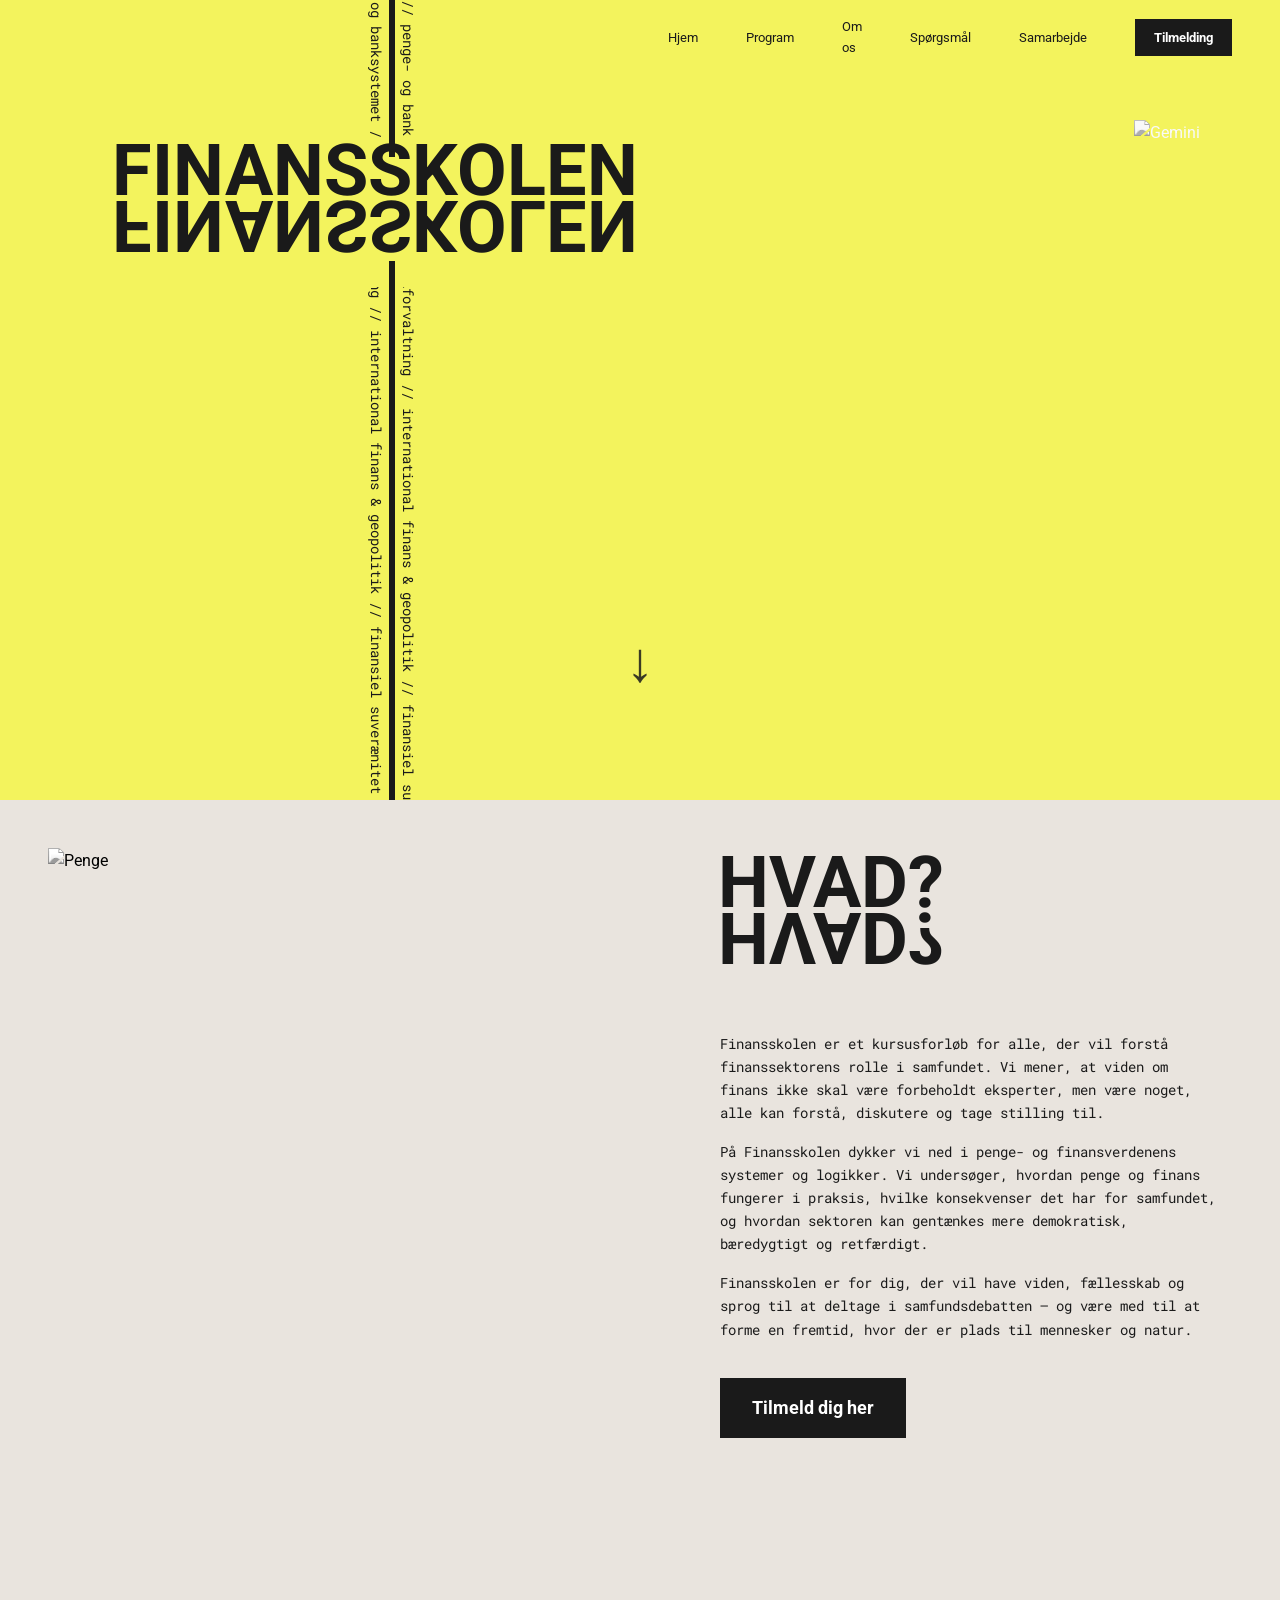
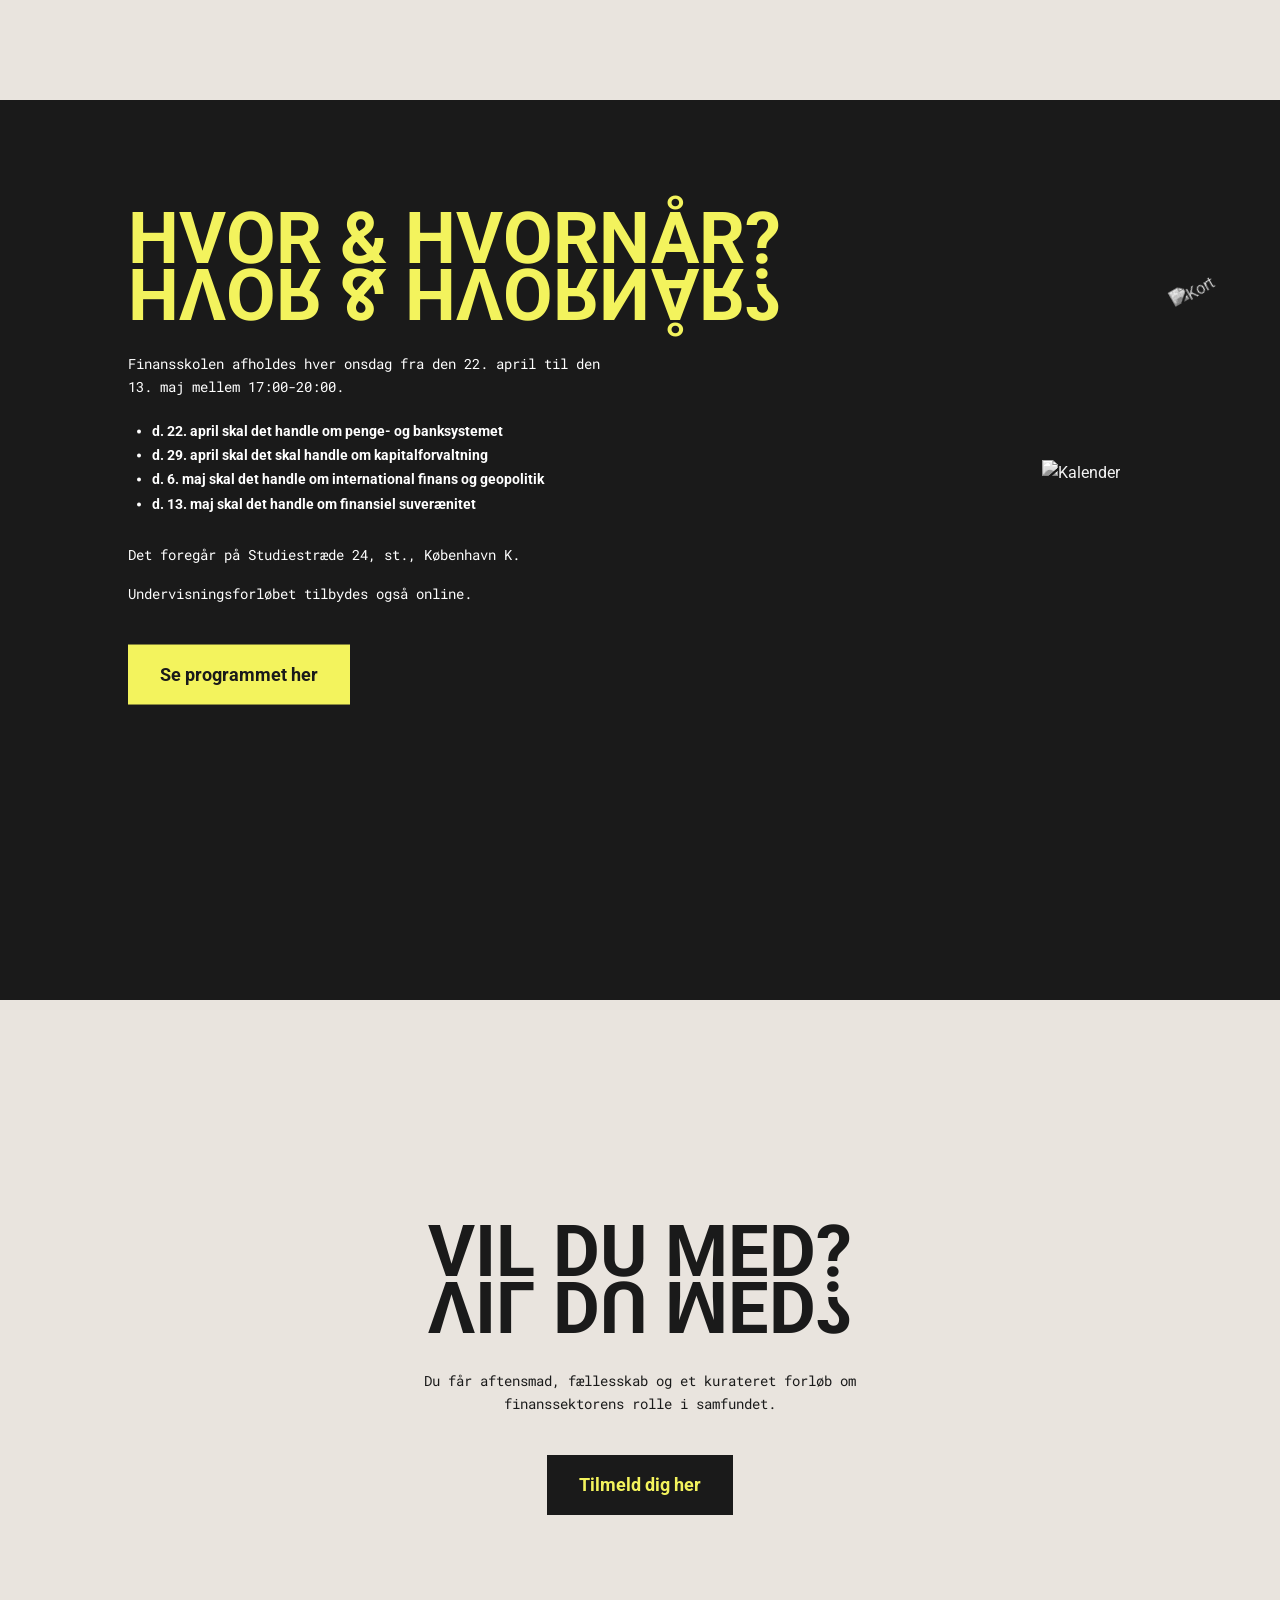
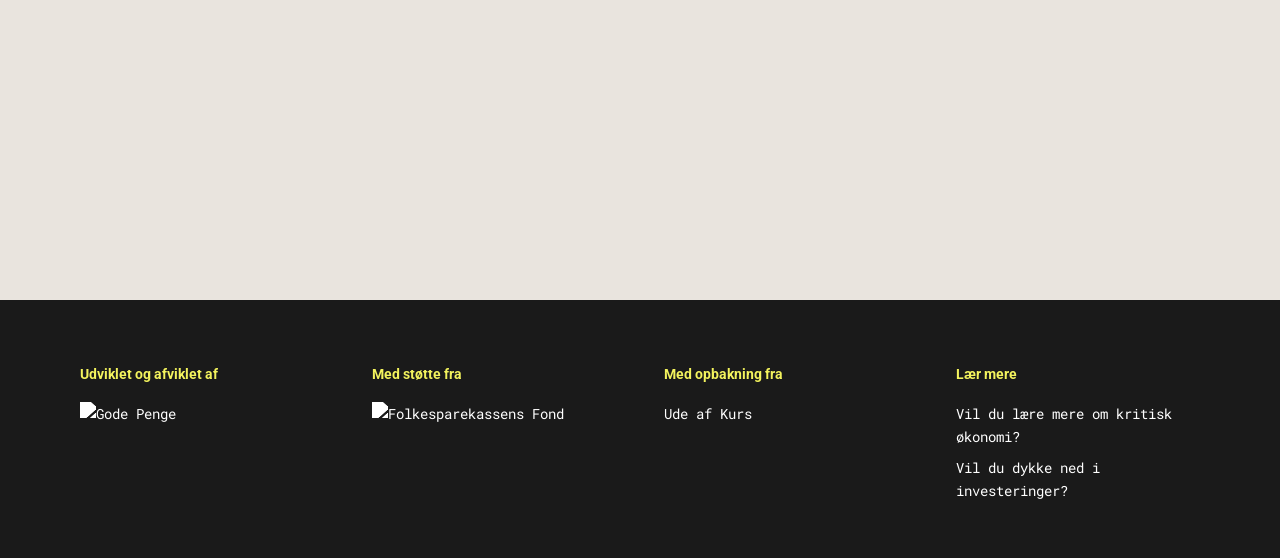
==== commit 364a4294: "Update checkout links and VIL DU MED description text - Update KOM MED and SE MED checkout cart toke" ====
--- a/index.html
+++ b/index.html
@@ -90,7 +90,7 @@
                 <h1 class="block-4-title title-mirrored">VIL DU MED?</h1>
             </div>
             <div class="block-4-description">
-                <p>Vil du være med til at forstå og udfordre finanssektorens rolle i samfundet?</p>
+                <p>Du får aftensmad, fællesskab og et kurateret forløb om finanssektorens rolle i samfundet.</p>
                 <a href="tilmelding.html" class="block-4-button">Tilmeld dig her</a>
             </div>
         </div>
@@ -109,7 +109,7 @@
                 </div>
                 <div class="footer-section">
                     <h4>Med opbakning fra</h4>
-                    <a href="#">Ude af Kurs</a>
+                    <a href="https://www.foljeton.dk/ude-af-kurs" target="_blank">Ude af Kurs</a>
                 </div>
                 <div class="footer-section">
                     <h4>Lær mere</h4>
